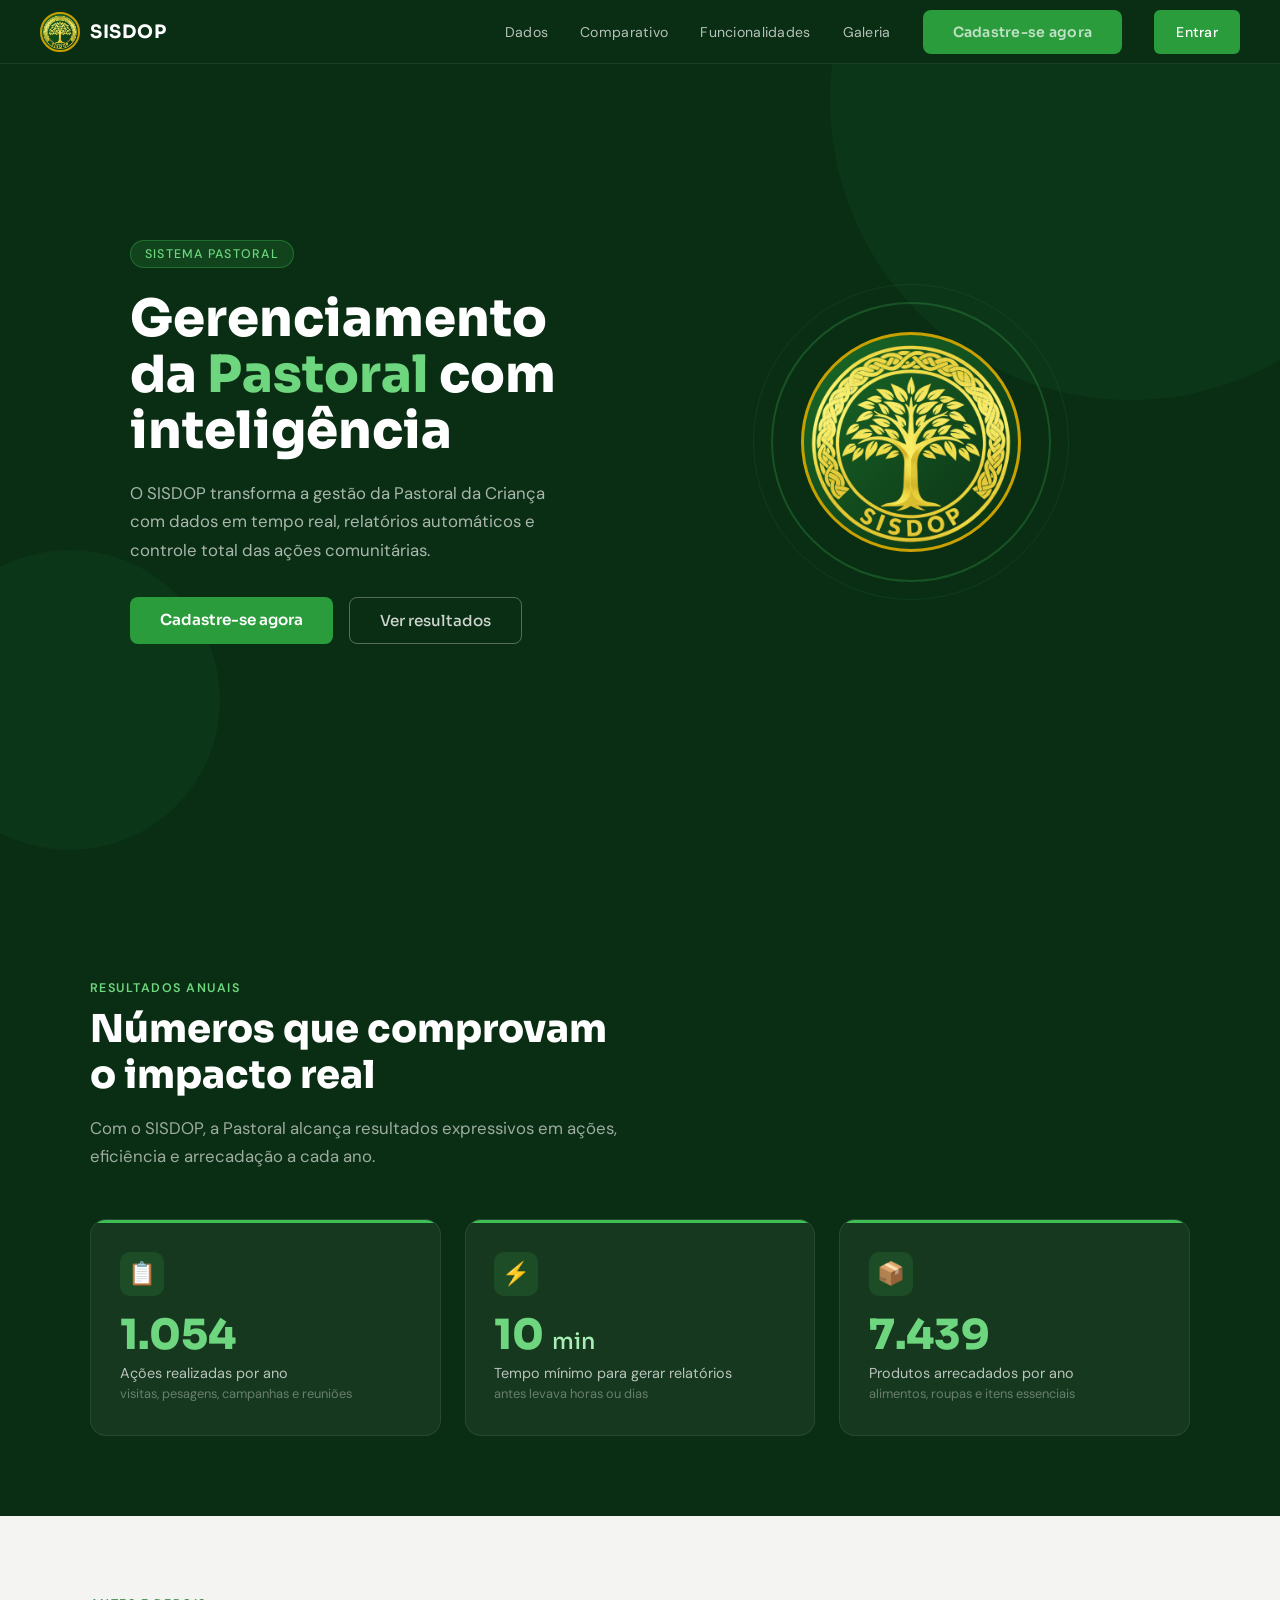
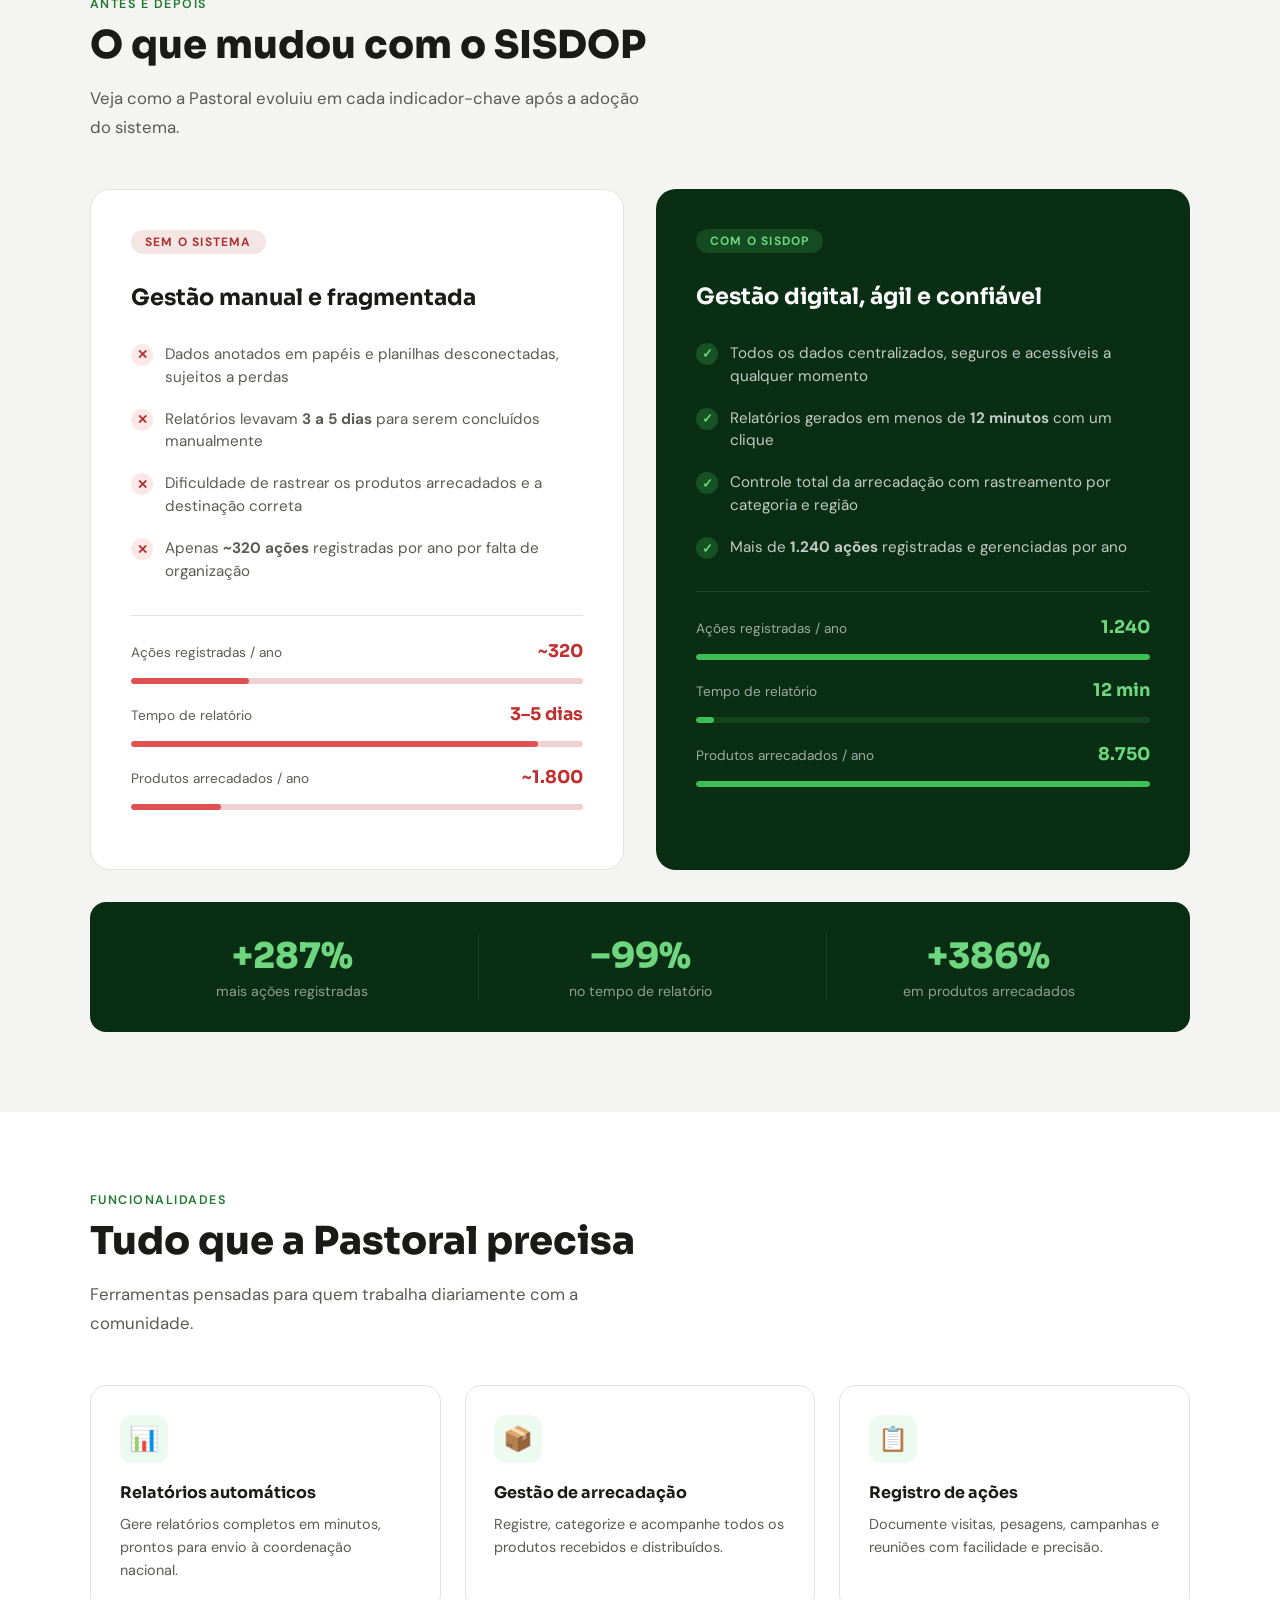
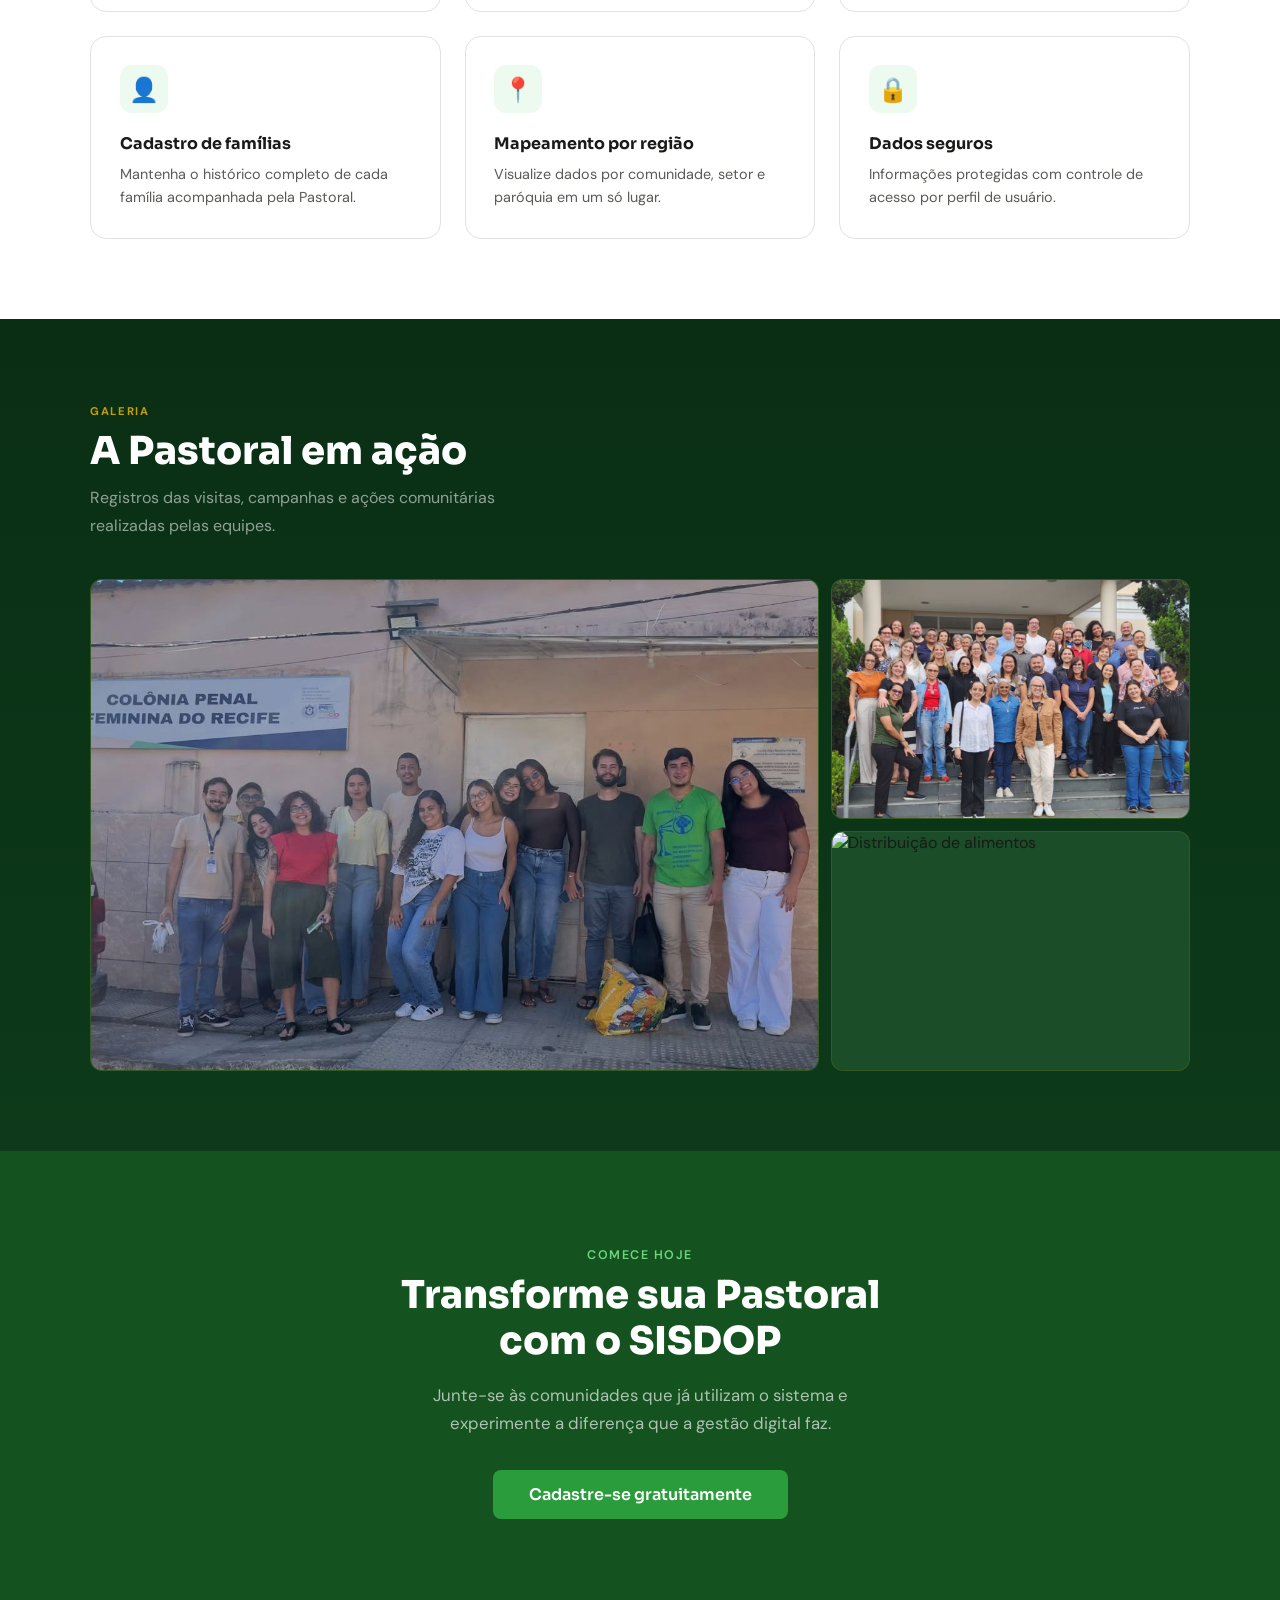
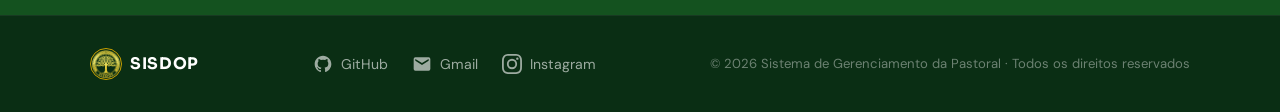
==== index.html @ fe97a566 "atualizando landing page" ====
<!DOCTYPE html>
<html lang="pt-BR">
<head>
  <meta charset="UTF-8">
  <meta name="viewport" content="width=device-width, initial-scale=1.0">
  <title>SISDOP — Sistema de Gerenciamento da Pastoral</title>
  <link href="https://fonts.googleapis.com/css2?family=Sora:wght@300;400;600;700;800&family=DM+Sans:ital,wght@0,300;0,400;0,500;1,400&display=swap" rel="stylesheet">
  <link rel="icon" href="../SISDOP-COMPLETO/public/assets/Logo Dourada.png">
  <link rel="stylesheet" href="./landing-page/style.css">
</head>
<body>

  <!-- ─── NAV ─── -->
  <nav>
    <div class="nav-brand">
      <div style="
        width:40px;
        height:40px;
        border-radius:50%;
        background:linear-gradient(135deg,#1a6b28,#0a2e14);
        border:2px solid #c8a000;
        overflow:hidden;
        flex-shrink:0;
      ">
        <img
          src="../SISDOP-COMPLETO/public/assets/Logo Dourada.png"
          alt="Logo SISDOP"
          style="width:100%;height:100%;object-fit:cover;display:block;border-radius:50%;"
        >
      </div>
      <span>SISDOP</span>
    </div>
    <div class="nav-links">
      <a href="#dados">Dados</a>
      <a href="#comparativo">Comparativo</a>
      <a href="#funcionalidades">Funcionalidades</a>
      <a href="#galeria">Galeria</a>
      <a href="../SISDOP-COMPLETO/Sections/seleção.html" class="btn-primary">Cadastre-se agora</a>
      <a href="../SISDOP-COMPLETO/index.html" id="btn-entrar" class="btn-nav">Entrar</a>
    </div>
  </nav>

  <!-- ─── HERO ─── -->
  <section class="hero">
    <div class="hero-bg-circle c1"></div>
    <div class="hero-bg-circle c2"></div>
    <div class="hero-inner">
      <div>
        <div class="hero-tag">Sistema Pastoral</div>
        <h1>Gerenciamento da <em>Pastoral</em> com inteligência</h1>
        <p>O SISDOP transforma a gestão da Pastoral da Criança com dados em tempo real, relatórios automáticos e controle total das ações comunitárias.</p>
        <div class="hero-cta">
          <a href="../SISDOP-COMPLETO/Sections/seleção.html" class="btn-primary">Cadastre-se agora</a>
          <a href="#dados" class="btn-outline">Ver resultados</a>
        </div>
      </div>

      <div class="hero-logo-wrap">
        <div class="hero-logo-ring">
          <div class="hero-logo-placeholder">
            <img src="../SISDOP-COMPLETO/public/assets/Logo Dourada.png" alt="Logo SISDOP">
          </div>
        </div>
      </div>
    </div>
  </section>

  <!-- ─── STATS ─── -->
  <section class="stats-section" id="dados">
    <div class="section-inner">
      <div class="section-label">Resultados anuais</div>
      <h2 class="section-title">Números que comprovam <br>o impacto real</h2>
      <p class="section-sub">Com o SISDOP, a Pastoral alcança resultados expressivos em ações, eficiência e arrecadação a cada ano.</p>
      <div class="stats-grid">

        <div class="stat-card fade-in">
          <div class="stat-icon">📋</div>
          <div class="stat-value">
            <span class="count-up" data-target="1240">0</span>
          </div>
          <div class="stat-label">
            Ações realizadas por ano<br>
            <span class="stat-sub">visitas, pesagens, campanhas e reuniões</span>
          </div>
        </div>

        <div class="stat-card fade-in">
          <div class="stat-icon">⚡</div>
          <div class="stat-value">
            <span class="count-up" data-target="12">0</span>
            <span style="font-size:1.4rem;font-weight:500;color:var(--green-200);">min</span>
          </div>
          <div class="stat-label">
            Tempo mínimo para gerar relatórios<br>
            <span class="stat-sub">antes levava horas ou dias</span>
          </div>
        </div>

        <div class="stat-card fade-in">
          <div class="stat-icon">📦</div>
          <div class="stat-value">
            <span class="count-up" data-target="8750">0</span>
          </div>
          <div class="stat-label">
            Produtos arrecadados por ano<br>
            <span class="stat-sub">alimentos, roupas e itens essenciais</span>
          </div>
        </div>

      </div>
    </div>
  </section>

  <!-- ─── BEFORE / AFTER ─── -->
  <section class="comparison-section" id="comparativo">
    <div class="section-inner">
      <div class="section-label">Antes e depois</div>
      <h2 class="section-title">O que mudou com o SISDOP</h2>
      <p class="section-sub">Veja como a Pastoral evoluiu em cada indicador-chave após a adoção do sistema.</p>

      <div class="comparison-grid">

        <div class="comparison-card before fade-in">
          <div class="comp-badge">Sem o sistema</div>
          <div class="comp-title">Gestão manual e fragmentada</div>

          <div class="comp-item">
            <div class="comp-dot">✕</div>
            <div class="comp-text">Dados anotados em papéis e planilhas desconectadas, sujeitos a perdas</div>
          </div>
          <div class="comp-item">
            <div class="comp-dot">✕</div>
            <div class="comp-text">Relatórios levavam <strong>3 a 5 dias</strong> para serem concluídos manualmente</div>
          </div>
          <div class="comp-item">
            <div class="comp-dot">✕</div>
            <div class="comp-text">Dificuldade de rastrear os produtos arrecadados e a destinação correta</div>
          </div>
          <div class="comp-item">
            <div class="comp-dot">✕</div>
            <div class="comp-text">Apenas <strong>~320 ações</strong> registradas por ano por falta de organização</div>
          </div>

          <div class="comp-metric">
            <div class="metric-row">
              <span class="metric-name">Ações registradas / ano</span>
              <span class="metric-val">~320</span>
            </div>
            <div class="metric-bar-wrap"><div class="metric-bar" style="width:26%"></div></div>

            <div class="metric-row">
              <span class="metric-name">Tempo de relatório</span>
              <span class="metric-val">3–5 dias</span>
            </div>
            <div class="metric-bar-wrap"><div class="metric-bar" style="width:90%"></div></div>

            <div class="metric-row">
              <span class="metric-name">Produtos arrecadados / ano</span>
              <span class="metric-val">~1.800</span>
            </div>
            <div class="metric-bar-wrap"><div class="metric-bar" style="width:20%"></div></div>
          </div>
        </div>

        <div class="comparison-card after fade-in">
          <div class="comp-badge">Com o SISDOP</div>
          <div class="comp-title">Gestão digital, ágil e confiável</div>

          <div class="comp-item">
            <div class="comp-dot">✓</div>
            <div class="comp-text">Todos os dados centralizados, seguros e acessíveis a qualquer momento</div>
          </div>
          <div class="comp-item">
            <div class="comp-dot">✓</div>
            <div class="comp-text">Relatórios gerados em menos de <strong>12 minutos</strong> com um clique</div>
          </div>
          <div class="comp-item">
            <div class="comp-dot">✓</div>
            <div class="comp-text">Controle total da arrecadação com rastreamento por categoria e região</div>
          </div>
          <div class="comp-item">
            <div class="comp-dot">✓</div>
            <div class="comp-text">Mais de <strong>1.240 ações</strong> registradas e gerenciadas por ano</div>
          </div>

          <div class="comp-metric">
            <div class="metric-row">
              <span class="metric-name">Ações registradas / ano</span>
              <span class="metric-val">1.240</span>
            </div>
            <div class="metric-bar-wrap"><div class="metric-bar" style="width:100%"></div></div>

            <div class="metric-row">
              <span class="metric-name">Tempo de relatório</span>
              <span class="metric-val">12 min</span>
            </div>
            <div class="metric-bar-wrap"><div class="metric-bar" style="width:4%"></div></div>

            <div class="metric-row">
              <span class="metric-name">Produtos arrecadados / ano</span>
              <span class="metric-val">8.750</span>
            </div>
            <div class="metric-bar-wrap"><div class="metric-bar" style="width:100%"></div></div>
          </div>
        </div>

      </div>

      <div class="summary-banner">
        <div class="summary-item">
          <div class="summary-pct">+287%</div>
          <div class="summary-desc">mais ações registradas</div>
        </div>
        <div class="summary-item">
          <div class="summary-pct">−99%</div>
          <div class="summary-desc">no tempo de relatório</div>
        </div>
        <div class="summary-item">
          <div class="summary-pct">+386%</div>
          <div class="summary-desc">em produtos arrecadados</div>
        </div>
      </div>

    </div>
  </section>

  <!-- ─── FUNCIONALIDADES ─── -->
  <section id="funcionalidades">
    <div class="section-inner">
      <div class="section-label">Funcionalidades</div>
      <h2 class="section-title">Tudo que a Pastoral precisa</h2>
      <p class="section-sub">Ferramentas pensadas para quem trabalha diariamente com a comunidade.</p>
      <div class="features-grid">

        <div class="feature-card fade-in">
          <div class="feature-icon">📊</div>
          <div class="feature-title">Relatórios automáticos</div>
          <div class="feature-desc">Gere relatórios completos em minutos, prontos para envio à coordenação nacional.</div>
        </div>

        <div class="feature-card fade-in">
          <div class="feature-icon">📦</div>
          <div class="feature-title">Gestão de arrecadação</div>
          <div class="feature-desc">Registre, categorize e acompanhe todos os produtos recebidos e distribuídos.</div>
        </div>

        <div class="feature-card fade-in">
          <div class="feature-icon">📋</div>
          <div class="feature-title">Registro de ações</div>
          <div class="feature-desc">Documente visitas, pesagens, campanhas e reuniões com facilidade e precisão.</div>
        </div>

        <div class="feature-card fade-in">
          <div class="feature-icon">👤</div>
          <div class="feature-title">Cadastro de famílias</div>
          <div class="feature-desc">Mantenha o histórico completo de cada família acompanhada pela Pastoral.</div>
        </div>

        <div class="feature-card fade-in">
          <div class="feature-icon">📍</div>
          <div class="feature-title">Mapeamento por região</div>
          <div class="feature-desc">Visualize dados por comunidade, setor e paróquia em um só lugar.</div>
        </div>

        <div class="feature-card fade-in">
          <div class="feature-icon">🔒</div>
          <div class="feature-title">Dados seguros</div>
          <div class="feature-desc">Informações protegidas com controle de acesso por perfil de usuário.</div>
        </div>

      </div>
    </div>
  </section>

  <!-- ─── GALERIA ─── -->
  <section id="galeria">
    <div class="section-inner">
      <div class="section-label">Galeria</div>
      <h2 class="section-title">A Pastoral em ação</h2>
      <p class="section-sub">Registros das visitas, campanhas e ações comunitárias realizadas pelas equipes.</p>

      <div class="gallery-grid">

        <div class="gallery-item featured">
          <img src="../SISDOP-COMPLETO/public/assets/WhatsApp Image 2026-05-26 at 16.03.43.jpeg" alt="Campanha de pesagem" loading="lazy">
          <div class="gallery-zoom">⤢</div>
          <div class="gallery-caption">Arte no Presídio — comunidade Unifafire, 2026</div>
        </div>

        <div class="gallery-item">
          <img src="../SISDOP-COMPLETO/public/assets/image.png" alt="Reunião de líderes" loading="lazy">
          <div class="gallery-zoom">⤢</div>
          <div class="gallery-caption">Encontro de Formadores da Província</div>
        </div>

        <div class="gallery-item">
          <img src="" alt="Distribuição de alimentos" loading="lazy">
          <div class="gallery-zoom">⤢</div>
          <div class="gallery-caption">Distribuição de alimentos</div>
        </div>

      </div>
    </div>
  </section>

  <!-- ─── CTA ─── -->
  <section class="cta-section" id="cadastro">
    <div class="section-inner">
      <span class="section-label">Comece hoje</span>
      <h2 class="section-title">Transforme sua Pastoral<br>com o SISDOP</h2>
      <p>Junte-se às comunidades que já utilizam o sistema e experimente a diferença que a gestão digital faz.</p>
      <a href="#" class="btn-primary btn-cta">Cadastre-se gratuitamente</a>
    </div>
  </section>

  <!-- ─── FOOTER ─── -->
  <footer>
    <div class="footer-inner">
      <div class="footer-brand">
        <img src="../SISDOP-COMPLETO/public/assets/Logo Dourada.png" alt="Logo SISDOP">
        SISDOP
      </div>

      <div class="footer-contact">
        <a href="" target="_blank" class="footer-link" aria-label="GitHub">
          <span class="footer-icon">
            <svg xmlns="http://www.w3.org/2000/svg" width="20" height="20" viewBox="0 0 24 24" fill="currentColor">
              <path d="M12 2C6.477 2 2 6.477 2 12c0 4.418 2.865 8.166 6.839 9.489.5.092.682-.217.682-.482 0-.237-.009-.868-.013-1.703-2.782.604-3.369-1.34-3.369-1.34-.454-1.156-1.11-1.463-1.11-1.463-.908-.62.069-.608.069-.608 1.003.07 1.531 1.03 1.531 1.03.892 1.529 2.341 1.087 2.91.832.092-.647.35-1.088.636-1.338-2.22-.253-4.555-1.11-4.555-4.943 0-1.091.39-1.984 1.029-2.683-.103-.253-.446-1.27.098-2.647 0 0 .84-.269 2.75 1.025A9.578 9.578 0 0 1 12 6.836a9.59 9.59 0 0 1 2.504.337c1.909-1.294 2.747-1.025 2.747-1.025.546 1.377.203 2.394.1 2.647.64.699 1.028 1.592 1.028 2.683 0 3.842-2.339 4.687-4.566 4.935.359.309.678.919.678 1.852 0 1.336-.012 2.415-.012 2.741 0 .267.18.579.688.481C19.138 20.163 22 16.418 22 12c0-5.523-4.477-10-10-10z"/>
            </svg>
          </span>
          GitHub
        </a>

        <a href="" class="footer-link" aria-label="Gmail">
          <span class="footer-icon">
            <svg xmlns="http://www.w3.org/2000/svg" width="20" height="20" viewBox="0 0 24 24" fill="currentColor">
              <path d="M20 4H4a2 2 0 0 0-2 2v12a2 2 0 0 0 2 2h16a2 2 0 0 0 2-2V6a2 2 0 0 0-2-2zm0 4.236-8 4.882-8-4.882V6l8 4.882L20 6v2.236z"/>
            </svg>
          </span>
          Gmail
        </a>

        <a href="https://www.instagram.com/pastoralunifafire?igsh=MXdwbXlwcW8yaGRn" target="_blank" class="footer-link" aria-label="Instagram">
          <span class="footer-icon">
            <svg xmlns="http://www.w3.org/2000/svg" width="20" height="20" viewBox="0 0 24 24" fill="currentColor">
              <path d="M12 2.163c3.204 0 3.584.012 4.85.07 1.366.062 2.633.336 3.608 1.311.975.975 1.249 2.242 1.311 3.608.058 1.266.07 1.646.07 4.85s-.012 3.584-.07 4.85c-.062 1.366-.336 2.633-1.311 3.608-.975.975-2.242 1.249-3.608 1.311-1.266.058-1.646.07-4.85.07s-3.584-.012-4.85-.07c-1.366-.062-2.633-.336-3.608-1.311-.975-.975-1.249-2.242-1.311-3.608C2.175 15.584 2.163 15.204 2.163 12s.012-3.584.07-4.85c.062-1.366.336-2.633 1.311-3.608.975-.975 2.242-1.249 3.608-1.311C8.416 2.175 8.796 2.163 12 2.163zm0-2.163C8.741 0 8.332.014 7.052.072 5.197.157 3.355.673 2.014 2.014.673 3.355.157 5.197.072 7.052.014 8.332 0 8.741 0 12c0 3.259.014 3.668.072 4.948.085 1.855.601 3.697 1.942 5.038 1.341 1.341 3.183 1.857 5.038 1.942C8.332 23.986 8.741 24 12 24c3.259 0 3.668-.014 4.948-.072 1.855-.085 3.697-.601 5.038-1.942 1.341-1.341 1.857-3.183 1.942-5.038.058-1.28.072-1.689.072-4.948 0-3.259-.014-3.668-.072-4.948-.085-1.855-.601-3.697-1.942-5.038C20.645.673 18.803.157 16.948.072 15.668.014 15.259 0 12 0zm0 5.838a6.162 6.162 0 1 0 0 12.324 6.162 6.162 0 0 0 0-12.324zm0 10.162a4 4 0 1 1 0-8 4 4 0 0 1 0 8zm6.406-11.845a1.44 1.44 0 1 0 0 2.881 1.44 1.44 0 0 0 0-2.881z"/>
            </svg>
          </span>
          Instagram
        </a>
      </div>

      <div class="footer-copy">© 2026 Sistema de Gerenciamento da Pastoral · Todos os direitos reservados</div>
    </div>
  </footer>

  <script src="./landing-page/main.js"></script>
</body>
</html>
---- landing-page/style.css ----
*, *::before, *::after {
  box-sizing: border-box;
  margin: 0;
  padding: 0;
}

:root {
  --green-900: #0a2e14;
  --green-800: #14521f;
  --green-700: #1a6b28;
  --green-600: #207a2e;
  --green-500: #2a9c3c;
  --green-400: #3dbf55;
  --green-300: #6dd67e;
  --green-200: #a8edb4;
  --green-100: #d4f5da;
  --green-50:  #edfaf0;
  --gold: #c8a000;
  --gold-light: #f0c820;
  --white: #ffffff;
  --gray-100: #f4f4f2;
  --gray-200: #e2e2de;
  --gray-400: #9a9a95;
  --gray-600: #5a5a56;
  --gray-900: #1a1a18;
}

html {
  scroll-behavior: smooth;
}

body {
  font-family: 'DM Sans', sans-serif;
  background: var(--white);
  color: var(--gray-900);
  overflow-x: hidden;
}

/* ─── NAV ─── */
nav {
  position: fixed;
  top: 0; left: 0; right: 0;
  z-index: 100;
  display: flex;
  align-items: center;
  justify-content: space-between;
  padding: 0 2.5rem;
  height: 64px;
  background: var(--green-900);
  border-bottom: 1px solid rgba(255, 255, 255, 0.08);
}

.nav-brand {
  display: flex;
  align-items: center;
  gap: 10px;
}

.nav-brand img {
  height: 40px;
  border-radius: 50%;
}

.nav-brand span {
  font-family: 'Sora', sans-serif;
  font-weight: 700;
  font-size: 1.15rem;
  color: var(--white);
  letter-spacing: 0.04em;
}

.nav-links {
  display: flex;
  align-items: center;
  gap: 2rem;
}

.nav-links a {
  font-size: 0.88rem;
  color: rgba(255, 255, 255, 0.7);
  text-decoration: none;
  letter-spacing: 0.02em;
  transition: color 0.2s;
}

.nav-links a:hover {
  color: var(--green-300);
}

/* ─── BOTÃO ENTRAR (nav) ─── */
#btn-entrar {
  background: var(--green-500);
  color: var(--white) !important;
  padding: 13px 22px;
  border-radius: 6px;
  font-weight: 500;
  transition: background 0.2s !important;
}

#btn-entrar:hover {
  background: var(--green-400) !important;
  color: var(--white) !important;
}

/* ─── HERO ─── */
.hero {
  min-height: 100vh;
  background: var(--green-900);
  position: relative;
  display: flex;
  align-items: center;
  overflow: hidden;
  padding-top: 64px;
}

.hero-bg-circle {
  position: absolute;
  border-radius: 50%;
  opacity: 0.06;
  background: var(--green-400);
}

.hero-bg-circle.c1 {
  width: 600px;
  height: 600px;
  top: -200px;
  right: -150px;
}

.hero-bg-circle.c2 {
  width: 300px;
  height: 300px;
  bottom: 50px;
  left: -80px;
}

.hero-inner {
  max-width: 1100px;
  margin: 0 auto;
  padding: 5rem 2.5rem;
  display: grid;
  grid-template-columns: 1fr 1fr;
  gap: 4rem;
  align-items: center;
  position: relative;
  z-index: 1;
}

.hero-tag {
  display: inline-block;
  background: rgba(61, 191, 85, 0.15);
  border: 1px solid rgba(61, 191, 85, 0.35);
  color: var(--green-300);
  font-size: 0.78rem;
  font-weight: 500;
  letter-spacing: 0.1em;
  text-transform: uppercase;
  padding: 5px 14px;
  border-radius: 100px;
  margin-bottom: 1.4rem;
}

.hero h1 {
  font-family: 'Sora', sans-serif;
  font-size: clamp(2.2rem, 4vw, 3.4rem);
  font-weight: 800;
  line-height: 1.1;
  color: var(--white);
  margin-bottom: 1.2rem;
}

.hero h1 em {
  font-style: normal;
  color: var(--green-300);
}

.hero p {
  font-size: 1.05rem;
  line-height: 1.7;
  color: rgba(255, 255, 255, 0.65);
  margin-bottom: 2rem;
  max-width: 440px;
}

.hero-cta {
  display: flex;
  gap: 1rem;
  flex-wrap: wrap;
}

.btn-primary {
  display: inline-block;
  background: var(--green-500);
  color: var(--white);
  font-family: 'Sora', sans-serif;
  font-weight: 600;
  font-size: 0.95rem;
  padding: 13px 30px;
  border-radius: 8px;
  text-decoration: none;
  transition: background 0.2s, transform 0.15s;
}

.btn-primary:hover {
  background: var(--green-400);
  transform: translateY(-1px);
}

.btn-outline {
  display: inline-block;
  background: transparent;
  border: 1px solid rgba(255, 255, 255, 0.3);
  color: rgba(255, 255, 255, 0.8);
  font-family: 'Sora', sans-serif;
  font-weight: 500;
  font-size: 0.95rem;
  padding: 13px 30px;
  border-radius: 8px;
  text-decoration: none;
  transition: border-color 0.2s, color 0.2s;
}

.btn-outline:hover {
  border-color: var(--green-300);
  color: var(--green-300);
}

.hero-logo-wrap {
  display: flex;
  justify-content: center;
  align-items: center;
}

.hero-logo-ring {
  width: 280px;
  height: 280px;
  border-radius: 50%;
  border: 2px solid rgba(61, 191, 85, 0.25);
  display: flex;
  align-items: center;
  justify-content: center;
  position: relative;
  animation: pulse-ring 4s ease-in-out infinite;
}

.hero-logo-ring::before {
  content: '';
  position: absolute;
  inset: -20px;
  border-radius: 50%;
  border: 1px solid rgba(61, 191, 85, 0.1);
}

@keyframes pulse-ring {
  0%, 100% { box-shadow: 0 0 0 0 rgba(61, 191, 85, 0.15); }
  50%       { box-shadow: 0 0 0 20px rgba(61, 191, 85, 0); }
}

.hero-logo-placeholder {
  width: 220px;
  height: 220px;
  border-radius: 50%;
  background: linear-gradient(135deg, var(--green-700), var(--green-900));
  border: 3px solid var(--gold);
  overflow: hidden;
  display: flex;
  align-items: center;
  justify-content: center;
  padding: 0;
  flex-shrink: 0;
}

.hero-logo-placeholder img {
  width: 100%;
  height: 100%;
  object-fit: cover;
  object-position: center;
  border-radius: 50%;
  display: block;
}

/* ─── SECTION WRAPPER ─── */
section {
  padding: 5rem 2.5rem;
}

.section-inner {
  max-width: 1100px;
  margin: 0 auto;
}

.section-label {
  font-size: 0.78rem;
  font-weight: 600;
  letter-spacing: 0.12em;
  text-transform: uppercase;
  color: var(--green-600);
  margin-bottom: 0.6rem;
}

.section-title {
  font-family: 'Sora', sans-serif;
  font-size: clamp(1.8rem, 3vw, 2.6rem);
  font-weight: 800;
  line-height: 1.2;
  color: var(--gray-900);
  margin-bottom: 1rem;
}

.section-sub {
  font-size: 1.05rem;
  color: var(--gray-600);
  line-height: 1.7;
  max-width: 560px;
  margin-bottom: 3rem;
}

/* ─── STATS ─── */
.stats-section {
  background: var(--green-900);
  color: var(--white);
}

.stats-section .section-label { color: var(--green-300); }
.stats-section .section-title { color: var(--white); }
.stats-section .section-sub   { color: rgba(255, 255, 255, 0.6); }

.stats-grid {
  display: grid;
  grid-template-columns: repeat(3, 1fr);
  gap: 1.5rem;
}

.stat-card {
  background: rgba(255, 255, 255, 0.05);
  border: 1px solid rgba(255, 255, 255, 0.08);
  border-radius: 16px;
  padding: 2rem 1.8rem;
  position: relative;
  overflow: hidden;
  transition: transform 0.2s;
}

.stat-card:hover {
  transform: translateY(-3px);
}

.stat-card::before {
  content: '';
  position: absolute;
  top: 0; left: 0; right: 0;
  height: 3px;
  background: var(--green-400);
}

.stat-icon {
  width: 44px;
  height: 44px;
  border-radius: 10px;
  background: rgba(61, 191, 85, 0.15);
  display: flex;
  align-items: center;
  justify-content: center;
  margin-bottom: 1.2rem;
  font-size: 1.4rem;
}

.stat-value {
  font-family: 'Sora', sans-serif;
  font-size: 2.6rem;
  font-weight: 800;
  color: var(--green-300);
  line-height: 1;
  margin-bottom: 0.4rem;
}

.stat-label {
  font-size: 0.9rem;
  color: rgba(255, 255, 255, 0.7);
  line-height: 1.4;
}

.stat-sub {
  font-size: 0.8rem;
  opacity: 0.5;
}

/* ─── BEFORE / AFTER ─── */
.comparison-section {
  background: var(--gray-100);
}

.comparison-grid {
  display: grid;
  grid-template-columns: 1fr 1fr;
  gap: 2rem;
  margin-top: 1rem;
}

.comparison-card {
  border-radius: 20px;
  padding: 2.5rem;
  position: relative;
  overflow: hidden;
}

.comparison-card.before {
  background: var(--white);
  border: 1px solid var(--gray-200);
}

.comparison-card.after {
  background: var(--green-900);
  color: var(--white);
}

.comp-badge {
  display: inline-block;
  font-size: 0.75rem;
  font-weight: 700;
  letter-spacing: 0.1em;
  text-transform: uppercase;
  padding: 4px 14px;
  border-radius: 100px;
  margin-bottom: 1.8rem;
}

.before .comp-badge {
  background: #f5e6e6;
  color: #b03030;
}

.after .comp-badge {
  background: rgba(61, 191, 85, 0.2);
  color: var(--green-300);
}

.comp-title {
  font-family: 'Sora', sans-serif;
  font-size: 1.4rem;
  font-weight: 700;
  margin-bottom: 2rem;
}

.before .comp-title { color: var(--gray-900); }
.after  .comp-title { color: var(--white); }

.comp-item {
  display: flex;
  align-items: flex-start;
  gap: 12px;
  margin-bottom: 1.2rem;
}

.comp-dot {
  width: 22px;
  height: 22px;
  border-radius: 50%;
  display: flex;
  align-items: center;
  justify-content: center;
  flex-shrink: 0;
  margin-top: 1px;
  font-size: 0.8rem;
  font-weight: 700;
}

.before .comp-dot {
  background: #fde8e8;
  color: #b03030;
}

.after .comp-dot {
  background: rgba(61, 191, 85, 0.25);
  color: var(--green-300);
}

.comp-text {
  font-size: 0.95rem;
  line-height: 1.5;
}

.before .comp-text { color: var(--gray-600); }
.after  .comp-text { color: rgba(255, 255, 255, 0.75); }

.comp-metric {
  margin-top: 2rem;
  padding-top: 1.5rem;
  border-top: 1px solid;
}

.before .comp-metric { border-color: var(--gray-200); }
.after  .comp-metric { border-color: rgba(255, 255, 255, 0.1); }

.metric-row {
  display: flex;
  justify-content: space-between;
  align-items: baseline;
  margin-bottom: 1rem;
}

.metric-name {
  font-size: 0.85rem;
}

.before .metric-name { color: var(--gray-600); }
.after  .metric-name { color: rgba(255, 255, 255, 0.6); }

.metric-val {
  font-family: 'Sora', sans-serif;
  font-weight: 700;
  font-size: 1.1rem;
}

.before .metric-val { color: #c03030; }
.after  .metric-val { color: var(--green-300); }

.metric-bar-wrap {
  height: 6px;
  border-radius: 3px;
  margin-bottom: 1.2rem;
  overflow: hidden;
}

.before .metric-bar-wrap { background: #f0d0d0; }
.after  .metric-bar-wrap { background: rgba(61, 191, 85, 0.15); }

.metric-bar {
  height: 100%;
  border-radius: 3px;
}

.before .metric-bar { background: #e05050; }
.after  .metric-bar { background: var(--green-400); }

/* ─── SUMMARY BANNER ─── */
.summary-banner {
  margin-top: 2rem;
  background: var(--green-900);
  border-radius: 16px;
  padding: 2rem 2.5rem;
  display: grid;
  grid-template-columns: repeat(3, 1fr);
  gap: 1.5rem;
  text-align: center;
}

.summary-item + .summary-item {
  border-left: 1px solid rgba(255, 255, 255, 0.1);
}

.summary-pct {
  font-family: 'Sora', sans-serif;
  font-size: 2.2rem;
  font-weight: 800;
  color: var(--green-300);
}

.summary-desc {
  font-size: 0.88rem;
  color: rgba(255, 255, 255, 0.55);
  margin-top: 4px;
}

/* ─── FEATURES ─── */
.features-grid {
  display: grid;
  grid-template-columns: repeat(3, 1fr);
  gap: 1.5rem;
  margin-top: 1rem;
}

.feature-card {
  background: var(--white);
  border: 1px solid var(--gray-200);
  border-radius: 16px;
  padding: 1.8rem;
  transition: box-shadow 0.2s, transform 0.2s;
}

.feature-card:hover {
  box-shadow: 0 8px 30px rgba(0, 0, 0, 0.06);
  transform: translateY(-2px);
}

.feature-icon {
  width: 48px;
  height: 48px;
  border-radius: 12px;
  background: var(--green-50);
  display: flex;
  align-items: center;
  justify-content: center;
  font-size: 1.5rem;
  margin-bottom: 1.2rem;
}

.feature-title {
  font-family: 'Sora', sans-serif;
  font-weight: 700;
  font-size: 1rem;
  color: var(--gray-900);
  margin-bottom: 0.6rem;
}

.feature-desc {
  font-size: 0.9rem;
  color: var(--gray-600);
  line-height: 1.6;
}

/* ─── GALERIA ─── */
#galeria {
  padding: 5rem 1.5rem;
  background: linear-gradient(180deg, #0a2e14 0%, #0d3a1a 100%);
}

#galeria .section-inner {
  max-width: 1100px;
  margin: 0 auto;
}

#galeria .section-label {
  display: inline-block;
  font-size: 0.7rem;
  font-weight: 700;
  letter-spacing: 0.15em;
  text-transform: uppercase;
  color: #c8a000;
  margin-bottom: 0.75rem;
}

#galeria .section-title {
  font-size: clamp(1.8rem, 3vw, 2.6rem);
  font-weight: 800;
  color: #fff;
  margin: 0 0 0.75rem;
  line-height: 1.1;
}

#galeria .section-sub {
  font-size: 1rem;
  color: rgba(255,255,255,0.55);
  max-width: 480px;
  line-height: 1.7;
  margin-bottom: 0;
}

.gallery-grid {
  display: grid;
  grid-template-columns: repeat(3, 1fr);
  grid-template-rows: 240px 240px;
  gap: 0.75rem;
  margin-top: 2.5rem;
}

.gallery-item {
  border-radius: 12px;
  overflow: hidden;
  position: relative;
  background: #1a4d28;
  border: 1px solid rgba(200,160,0,0.15);
  cursor: pointer;
  transition: transform 0.3s ease, box-shadow 0.3s ease;
}

.gallery-item:hover {
  transform: translateY(-4px);
  box-shadow: 0 16px 40px rgba(0,0,0,0.4);
}

.gallery-item.featured {
  grid-column: span 2;
  grid-row: span 2;
}

.gallery-item img {
  width: 100%;
  height: 100%;
  object-fit: cover;
  display: block;
  transition: transform 0.5s ease;
}

.gallery-item:hover img {
  transform: scale(1.05);
}

.gallery-caption {
  position: absolute;
  bottom: 0;
  left: 0;
  right: 0;
  padding: 2rem 1.1rem 1rem;
  background: linear-gradient(
    to top,
    rgba(0,0,0,0.75) 0%,
    rgba(0,0,0,0.3) 60%,
    transparent 100%
  );
  color: #fff;
  font-size: 0.82rem;
  font-weight: 500;
  letter-spacing: 0.01em;
  opacity: 0;
  transform: translateY(6px);
  transition: opacity 0.3s ease, transform 0.3s ease;
}

.gallery-item.featured .gallery-caption {
  font-size: 1rem;
  padding: 3rem 1.4rem 1.3rem;
}

.gallery-item:hover .gallery-caption {
  opacity: 1;
  transform: translateY(0);
}

.gallery-item::after {
  content: '';
  position: absolute;
  inset: 0;
  border-radius: 12px;
  border: 2px solid rgba(200,160,0,0);
  transition: border-color 0.3s ease;
  pointer-events: none;
}

.gallery-item:hover::after {
  border-color: rgba(200,160,0,0.5);
}

.gallery-item .gallery-zoom {
  position: absolute;
  top: 1rem;
  right: 1rem;
  width: 32px;
  height: 32px;
  background: rgba(255,255,255,0.15);
  backdrop-filter: blur(6px);
  border-radius: 50%;
  display: flex;
  align-items: center;
  justify-content: center;
  opacity: 0;
  transition: opacity 0.3s ease;
  font-size: 0.9rem;
}

.gallery-item:hover .gallery-zoom {
  opacity: 1;
}

/* ─── CTA ─── */
.cta-section {
  background: var(--green-800);
  text-align: center;
  padding: 6rem 2.5rem;
}

.cta-section .section-label {
  color: var(--green-300);
  display: block;
  text-align: center;
}

.cta-section .section-title {
  color: var(--white);
  margin-bottom: 1rem;
  text-align: center;
}

.cta-section p {
  color: rgba(255, 255, 255, 0.65);
  text-align: center;
  max-width: 500px;
  margin: 0 auto 2rem;
  font-size: 1.05rem;
  line-height: 1.7;
}

.btn-cta {
  font-size: 1rem;
  padding: 14px 36px;
}

/* ─── FOOTER ─── */
footer {
  background: var(--green-900);
  padding: 2rem 2.5rem;
  border-top: 1px solid rgba(255, 255, 255, 0.06);
}

.footer-inner {
  max-width: 1100px;
  margin: 0 auto;
  display: flex;
  align-items: center;
  justify-content: space-between;
  flex-wrap: wrap;
  gap: 1rem;
}

.footer-brand {
  font-family: 'Sora', sans-serif;
  font-weight: 700;
  font-size: 1rem;
  color: var(--white);
  letter-spacing: 0.04em;
  display: flex;
  align-items: center;
  gap: 8px;
}

.footer-brand img {
  height: 32px;
  width: 32px;
  border-radius: 50%;
  object-fit: cover;
  border: 1px solid var(--gold);
}

.footer-contact {
  display: flex;
  gap: 1.5rem;
  align-items: center;
  flex-wrap: wrap;
  justify-content: center;
}

.footer-link {
  display: flex;
  align-items: center;
  gap: 8px;
  color: rgba(255, 255, 255, 0.6);
  text-decoration: none;
  font-size: 0.88rem;
  transition: color 0.2s;
}

.footer-link:hover {
  color: var(--green-300);
}

.footer-icon {
  display: flex;
  align-items: center;
  justify-content: center;
}

.footer-copy {
  font-size: 0.82rem;
  color: rgba(255, 255, 255, 0.4);
}

/* ─── SCROLL ANIMATION ─── */
.fade-in {
  opacity: 0;
  transform: translateY(20px);
  transition: opacity 0.6s ease, transform 0.6s ease;
}

.fade-in.visible {
  opacity: 1;
  transform: translateY(0);
}

.fade-in:nth-child(2) { transition-delay: 0.1s; }
.fade-in:nth-child(3) { transition-delay: 0.2s; }

/* ─── RESPONSIVE ─── */
@media (max-width: 768px) {
  nav { padding: 0 1.2rem; }
  .nav-links { display: none; }

  .hero-inner {
    grid-template-columns: 1fr;
    text-align: center;
  }

  .hero-logo-wrap { order: -1; }

  .hero-logo-ring {
    width: 200px;
    height: 200px;
  }

  .hero-logo-placeholder {
    width: 160px;
    height: 160px;
  }

  .hero-cta { justify-content: center; }
  .hero p   { margin: 0 auto 2rem; }

  .stats-grid      { grid-template-columns: 1fr; }
  .comparison-grid { grid-template-columns: 1fr; }
  .features-grid   { grid-template-columns: 1fr; }
  .summary-banner  { grid-template-columns: 1fr; }
  .summary-item + .summary-item { border-left: none; border-top: 1px solid rgba(255,255,255,0.1); padding-top: 1rem; }

  .gallery-grid {
    grid-template-columns: 1fr 1fr;
    grid-template-rows: 180px 180px 180px;
  }

  .gallery-item.featured {
    grid-column: span 2;
    grid-row: span 1;
  }

  .footer-inner {
    flex-direction: column;
    align-items: center;
    text-align: center;
  }

  .footer-contact {
    gap: 1.2rem;
  }

  section { padding: 3.5rem 1.2rem; }
}

@media (max-width: 480px) {
  .gallery-grid {
    grid-template-columns: 1fr;
    grid-template-rows: auto;
    gap: 0.5rem;
  }

  .gallery-item,
  .gallery-item.featured {
    grid-column: span 1;
    grid-row: span 1;
    height: 200px;
  }

  .gallery-caption {
    opacity: 1;
    transform: none;
  }

  .footer-contact {
    flex-direction: column;
    gap: 0.9rem;
  }
}
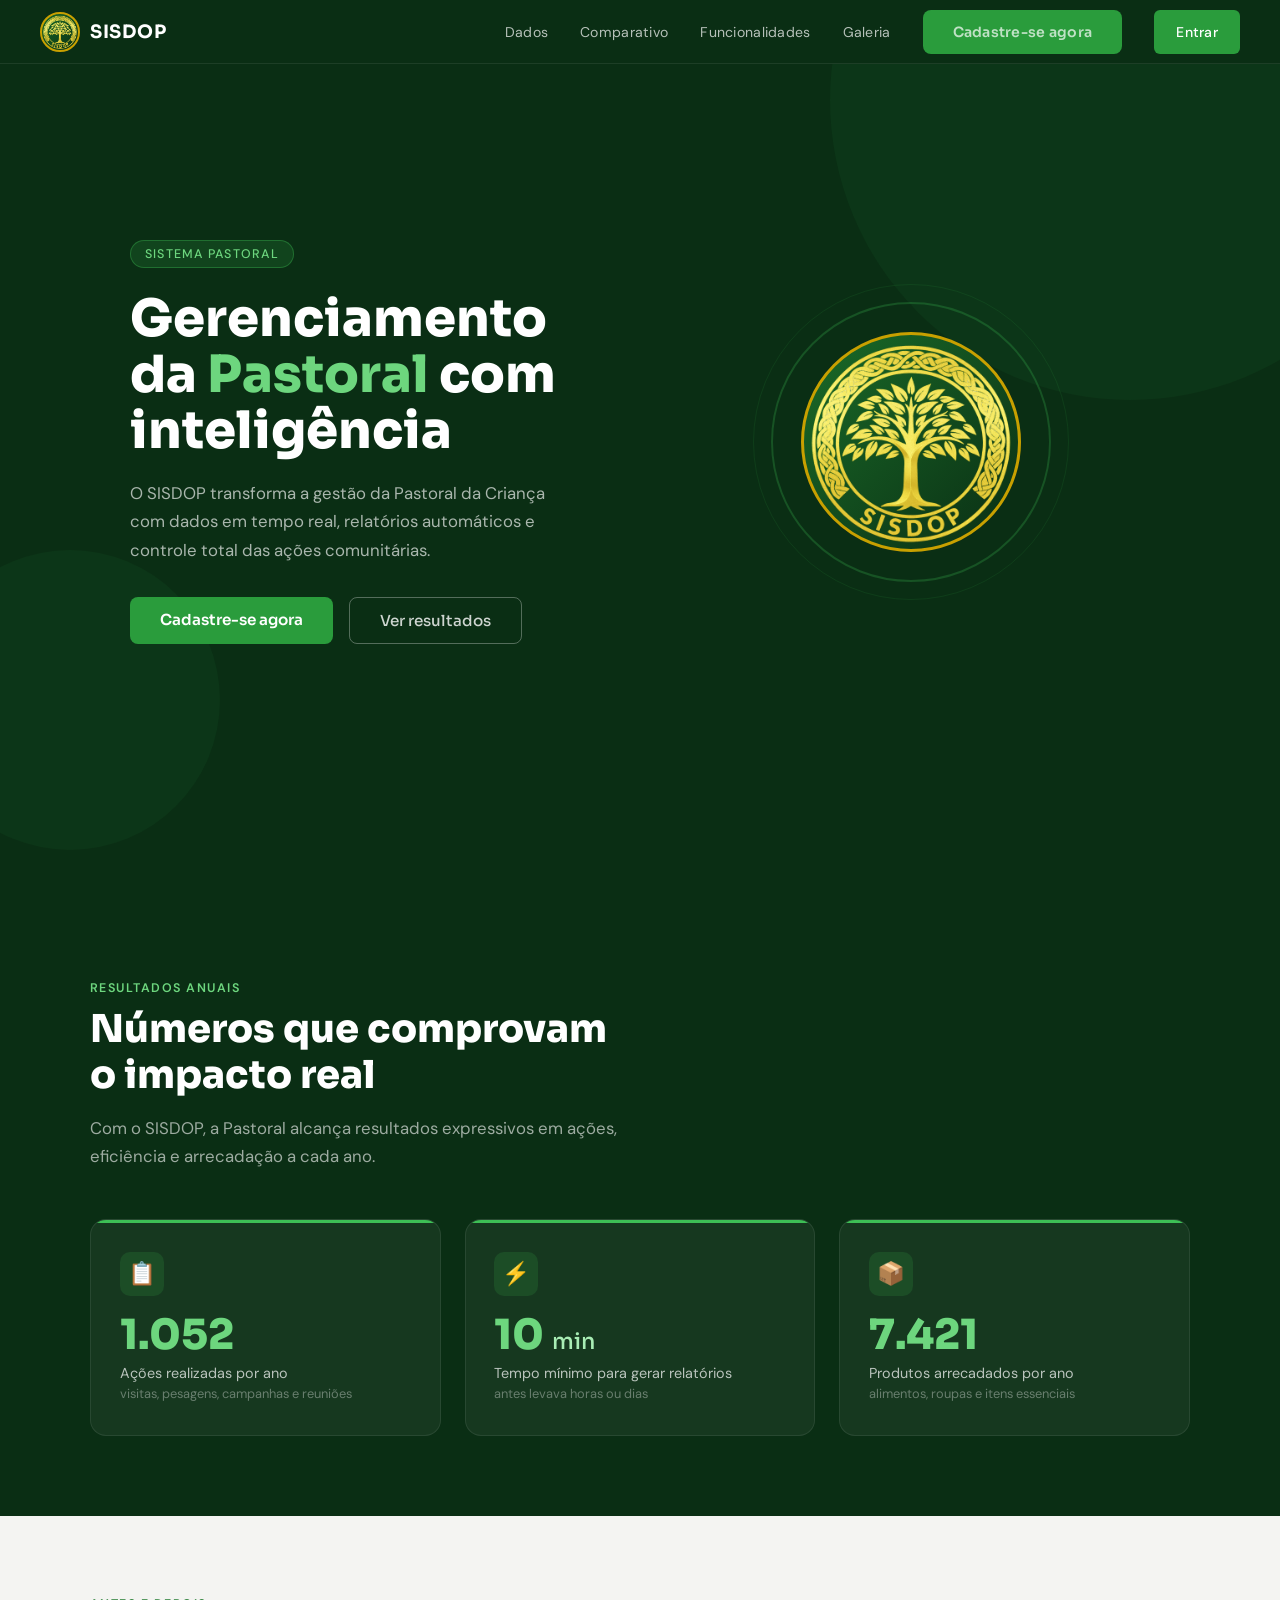
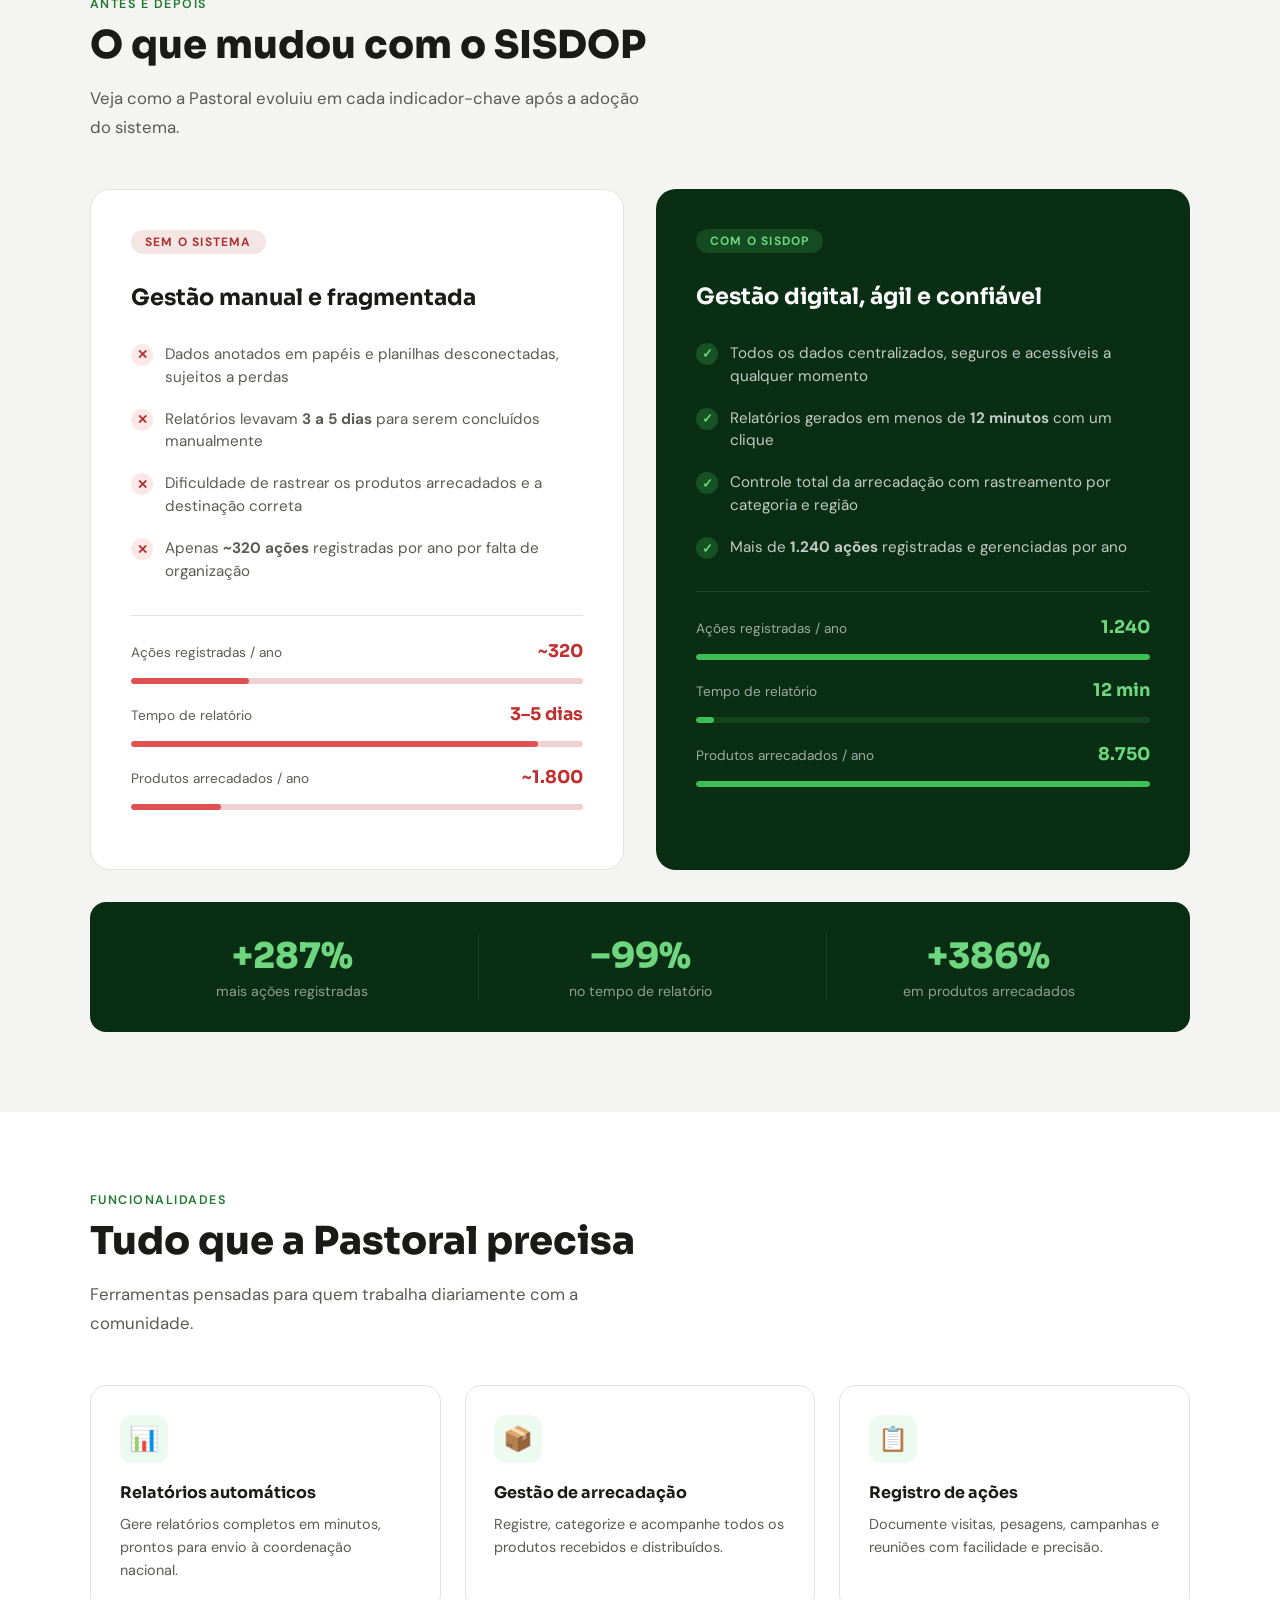
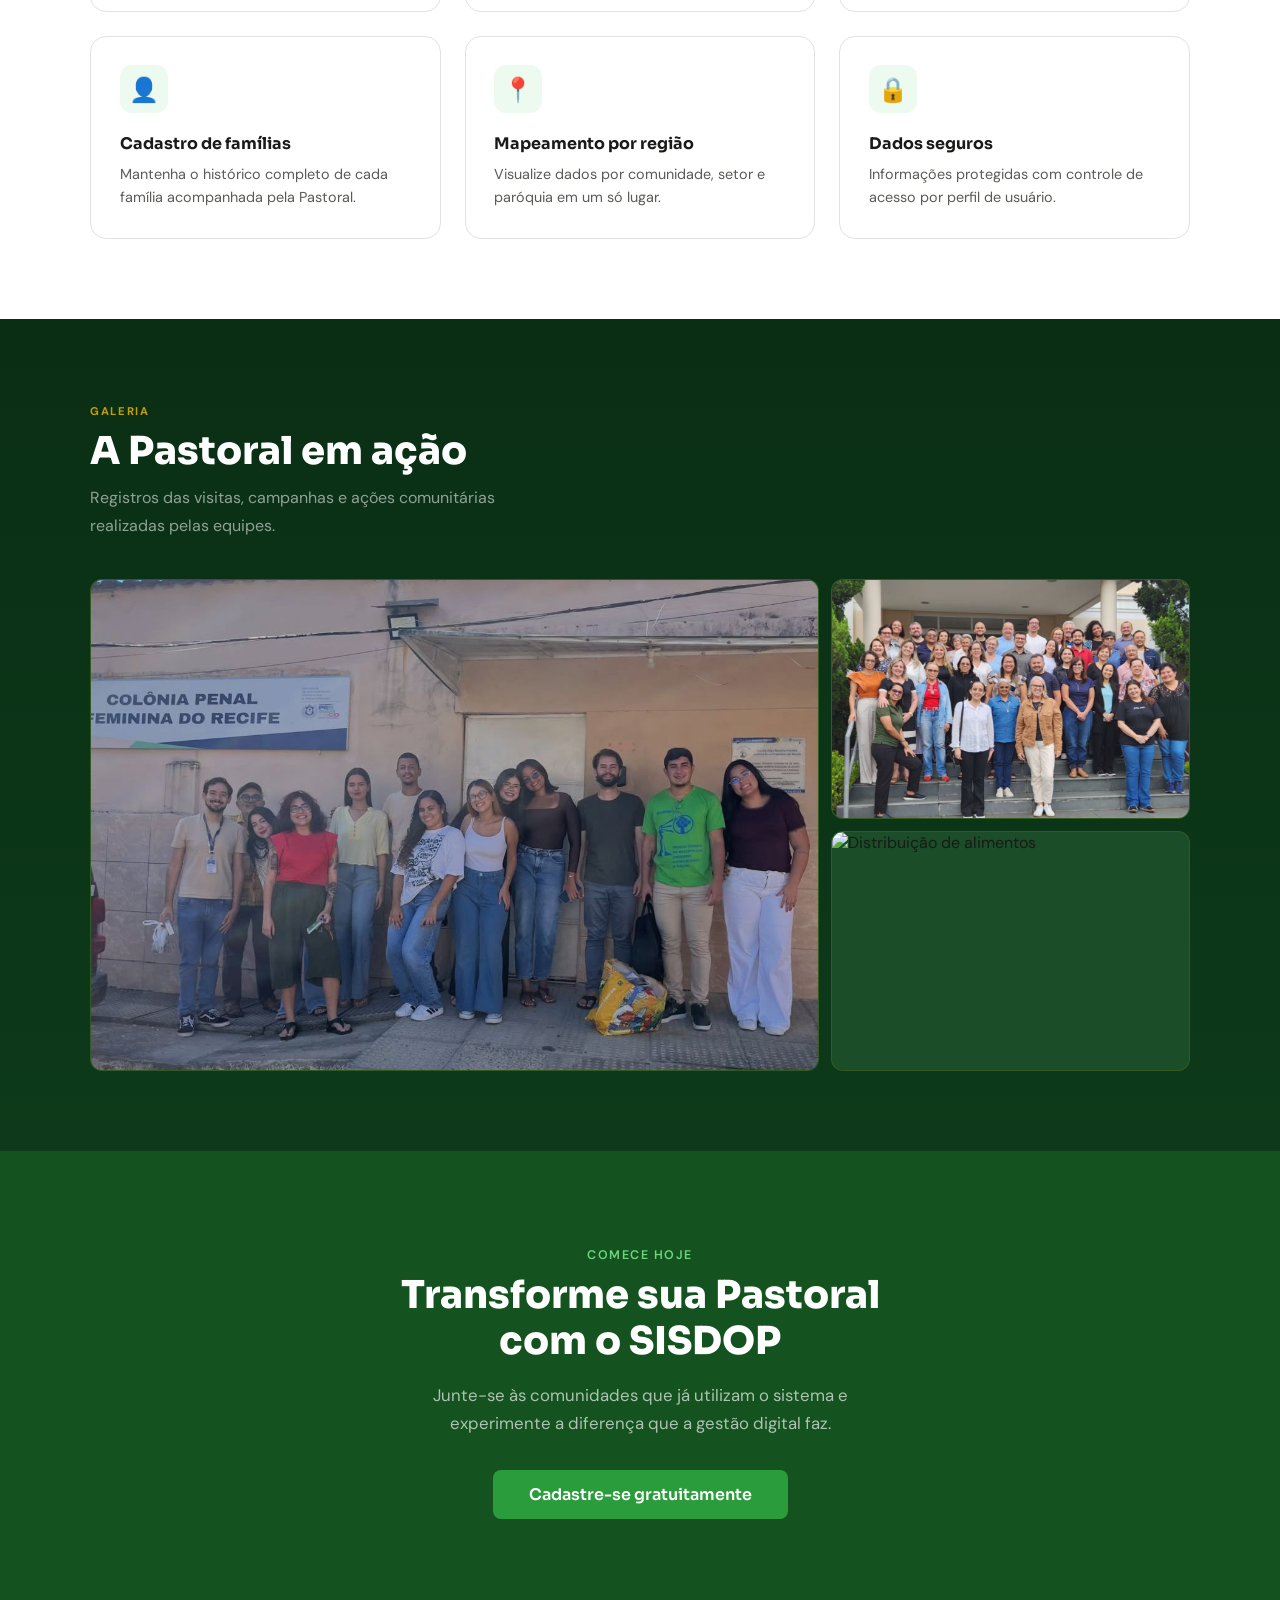
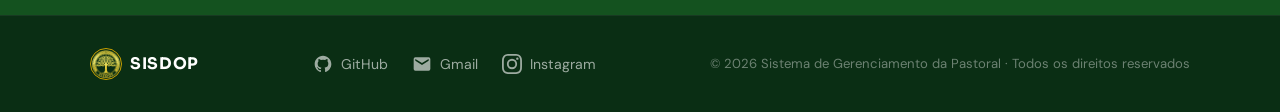
==== commit 2bc759cd: "atualização landing page 2.0" ====
--- a/index.html
+++ b/index.html
@@ -5,7 +5,7 @@
   <meta name="viewport" content="width=device-width, initial-scale=1.0">
   <title>SISDOP — Sistema de Gerenciamento da Pastoral</title>
   <link href="https://fonts.googleapis.com/css2?family=Sora:wght@300;400;600;700;800&family=DM+Sans:ital,wght@0,300;0,400;0,500;1,400&display=swap" rel="stylesheet">
-  <link rel="icon" href="../SISDOP-COMPLETO/public/assets/Logo Dourada.png">
+  <link rel="icon" href="./SISDOP-COMPLETO/public/assets/Logo Dourada.png">
   <link rel="stylesheet" href="./landing-page/style.css">
 </head>
 <body>
@@ -23,7 +23,7 @@
         flex-shrink:0;
       ">
         <img
-          src="../SISDOP-COMPLETO/public/assets/Logo Dourada.png"
+          src="./SISDOP-COMPLETO/public/assets/Logo Dourada.png"
           alt="Logo SISDOP"
           style="width:100%;height:100%;object-fit:cover;display:block;border-radius:50%;"
         >
@@ -35,8 +35,8 @@
       <a href="#comparativo">Comparativo</a>
       <a href="#funcionalidades">Funcionalidades</a>
       <a href="#galeria">Galeria</a>
-      <a href="../SISDOP-COMPLETO/Sections/seleção.html" class="btn-primary">Cadastre-se agora</a>
-      <a href="../SISDOP-COMPLETO/index.html" id="btn-entrar" class="btn-nav">Entrar</a>
+      <a href="./SISDOP-COMPLETO/Sections/seleção.html" class="btn-primary">Cadastre-se agora</a>
+      <a href="./SISDOP-COMPLETO/index.html" id="btn-entrar" class="btn-nav">Entrar</a>
     </div>
   </nav>
 
@@ -50,7 +50,7 @@
         <h1>Gerenciamento da <em>Pastoral</em> com inteligência</h1>
         <p>O SISDOP transforma a gestão da Pastoral da Criança com dados em tempo real, relatórios automáticos e controle total das ações comunitárias.</p>
         <div class="hero-cta">
-          <a href="../SISDOP-COMPLETO/Sections/seleção.html" class="btn-primary">Cadastre-se agora</a>
+          <a href="./SISDOP-COMPLETO/Sections/seleção.html" class="btn-primary">Cadastre-se agora</a>
           <a href="#dados" class="btn-outline">Ver resultados</a>
         </div>
       </div>
@@ -58,7 +58,7 @@
       <div class="hero-logo-wrap">
         <div class="hero-logo-ring">
           <div class="hero-logo-placeholder">
-            <img src="../SISDOP-COMPLETO/public/assets/Logo Dourada.png" alt="Logo SISDOP">
+            <img src="./SISDOP-COMPLETO/public/assets/Logo Dourada.png" alt="Logo SISDOP">
           </div>
         </div>
       </div>
@@ -282,13 +282,13 @@
       <div class="gallery-grid">
 
         <div class="gallery-item featured">
-          <img src="../SISDOP-COMPLETO/public/assets/WhatsApp Image 2026-05-26 at 16.03.43.jpeg" alt="Campanha de pesagem" loading="lazy">
+          <img src="./SISDOP-COMPLETO/public/assets/WhatsApp Image 2026-05-26 at 16.03.43.jpeg" alt="Campanha de pesagem" loading="lazy">
           <div class="gallery-zoom">⤢</div>
           <div class="gallery-caption">Arte no Presídio — comunidade Unifafire, 2026</div>
         </div>
 
         <div class="gallery-item">
-          <img src="../SISDOP-COMPLETO/public/assets/image.png" alt="Reunião de líderes" loading="lazy">
+          <img src="./SISDOP-COMPLETO/public/assets/image.png" alt="Reunião de líderes" loading="lazy">
           <div class="gallery-zoom">⤢</div>
           <div class="gallery-caption">Encontro de Formadores da Província</div>
         </div>
@@ -309,7 +309,7 @@
       <span class="section-label">Comece hoje</span>
       <h2 class="section-title">Transforme sua Pastoral<br>com o SISDOP</h2>
       <p>Junte-se às comunidades que já utilizam o sistema e experimente a diferença que a gestão digital faz.</p>
-      <a href="#" class="btn-primary btn-cta">Cadastre-se gratuitamente</a>
+      <a href="./SISDOP-COMPLETO/Sections/seleção.html" class="btn-primary btn-cta">Cadastre-se gratuitamente</a>
     </div>
   </section>
 
@@ -317,7 +317,7 @@
   <footer>
     <div class="footer-inner">
       <div class="footer-brand">
-        <img src="../SISDOP-COMPLETO/public/assets/Logo Dourada.png" alt="Logo SISDOP">
+        <img src="./SISDOP-COMPLETO/public/assets/Logo Dourada.png" alt="Logo SISDOP">
         SISDOP
       </div>
 
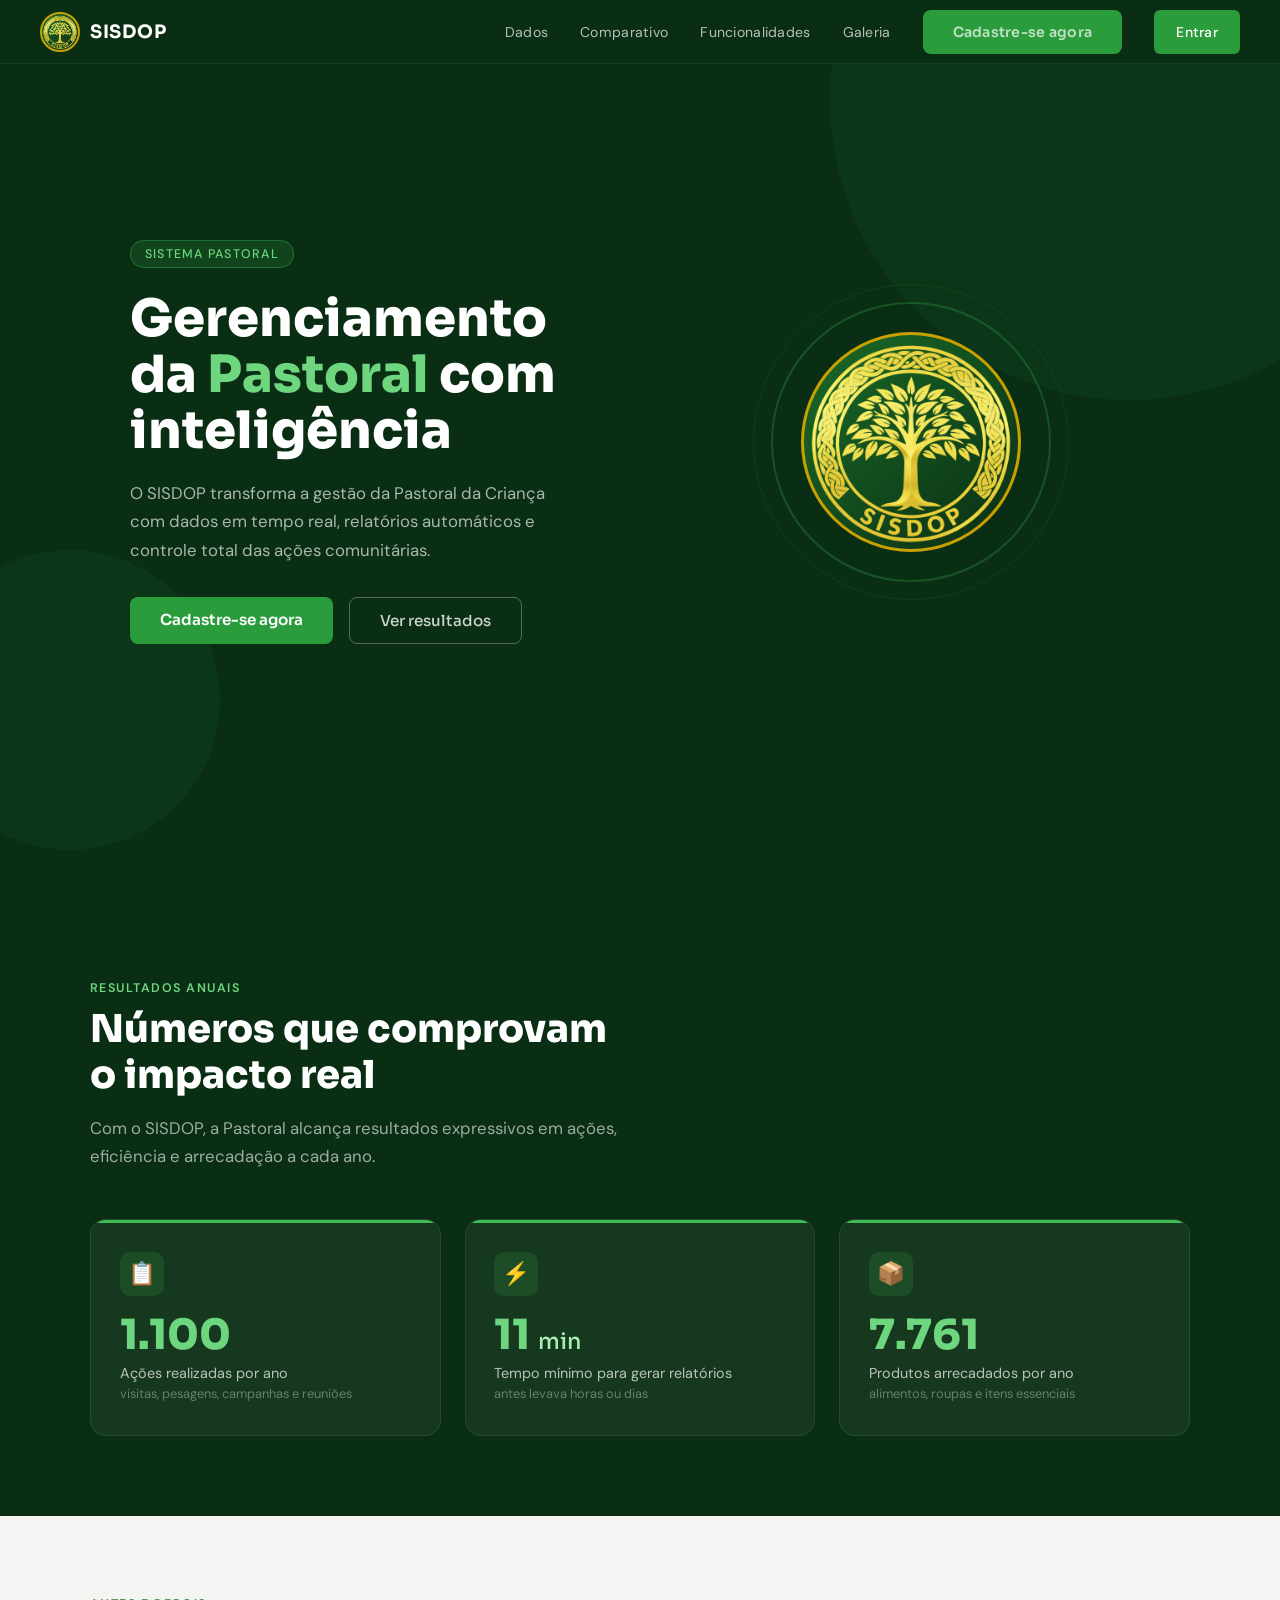
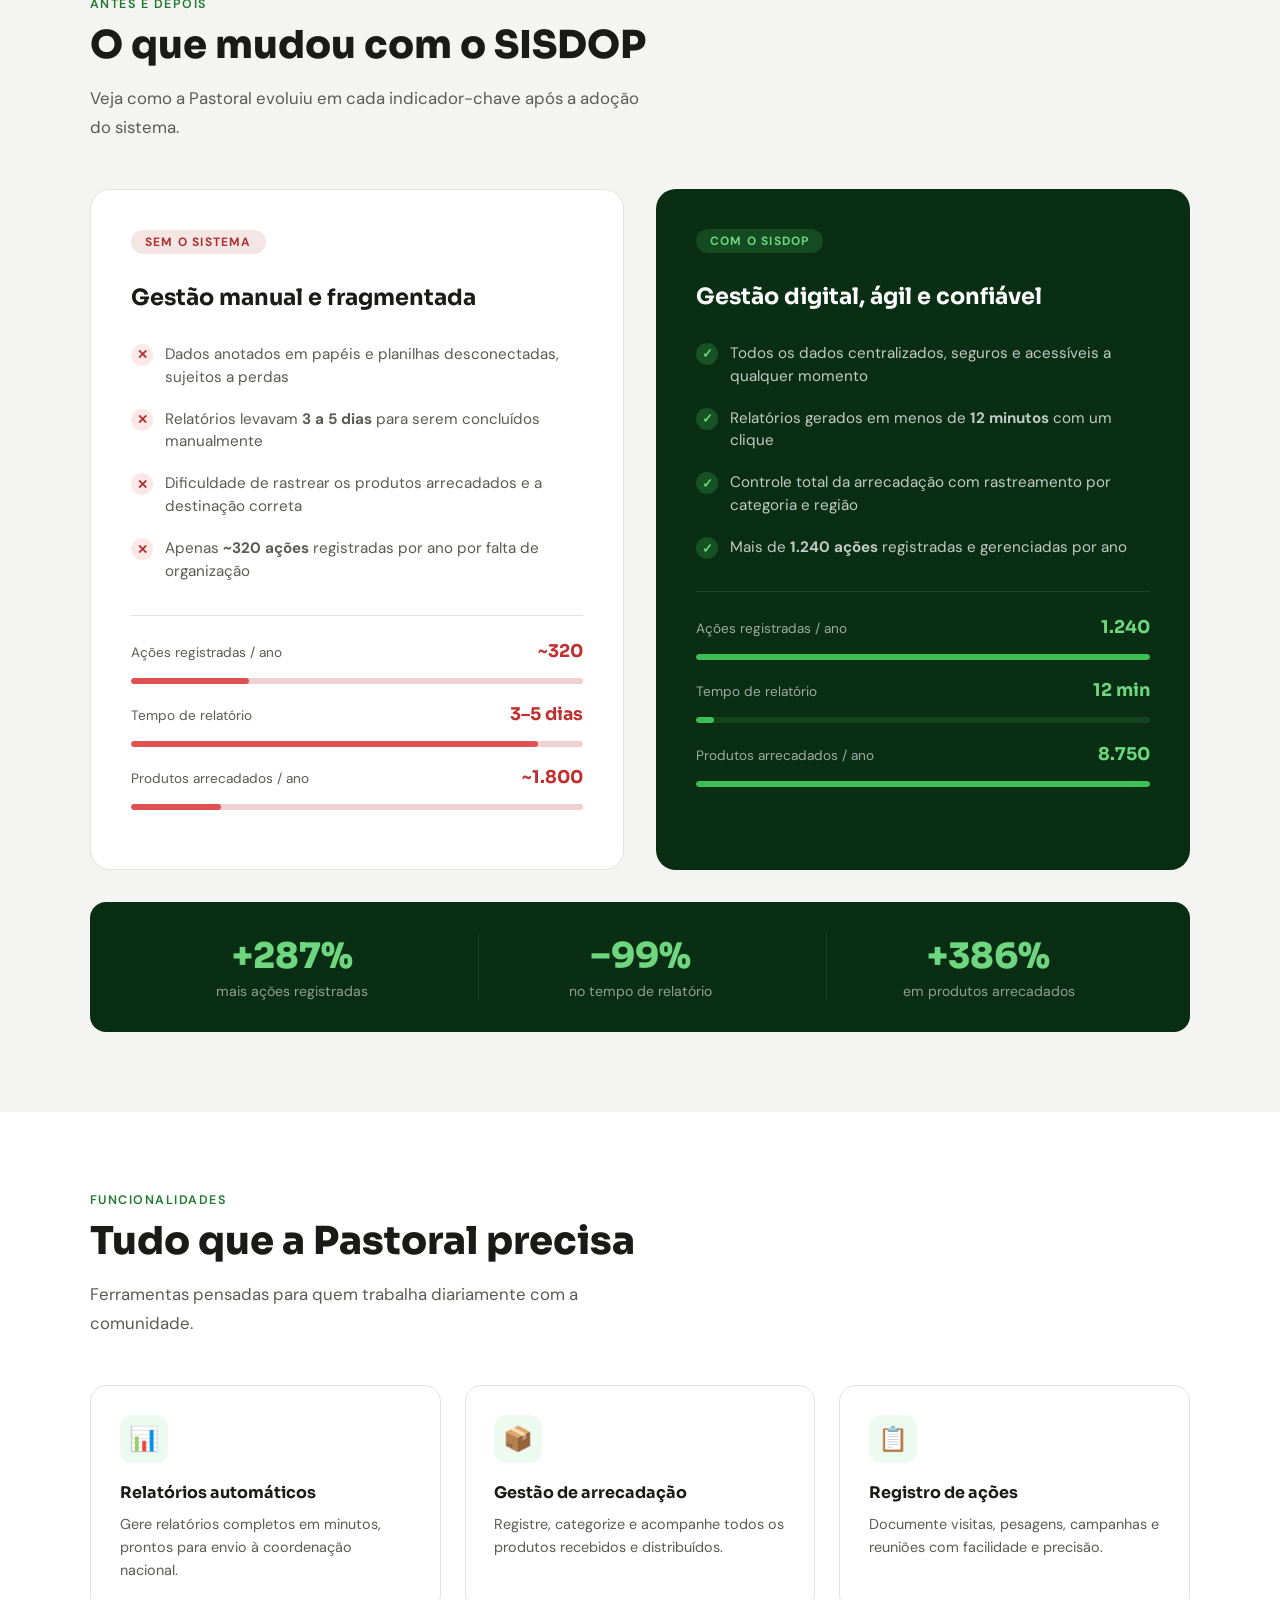
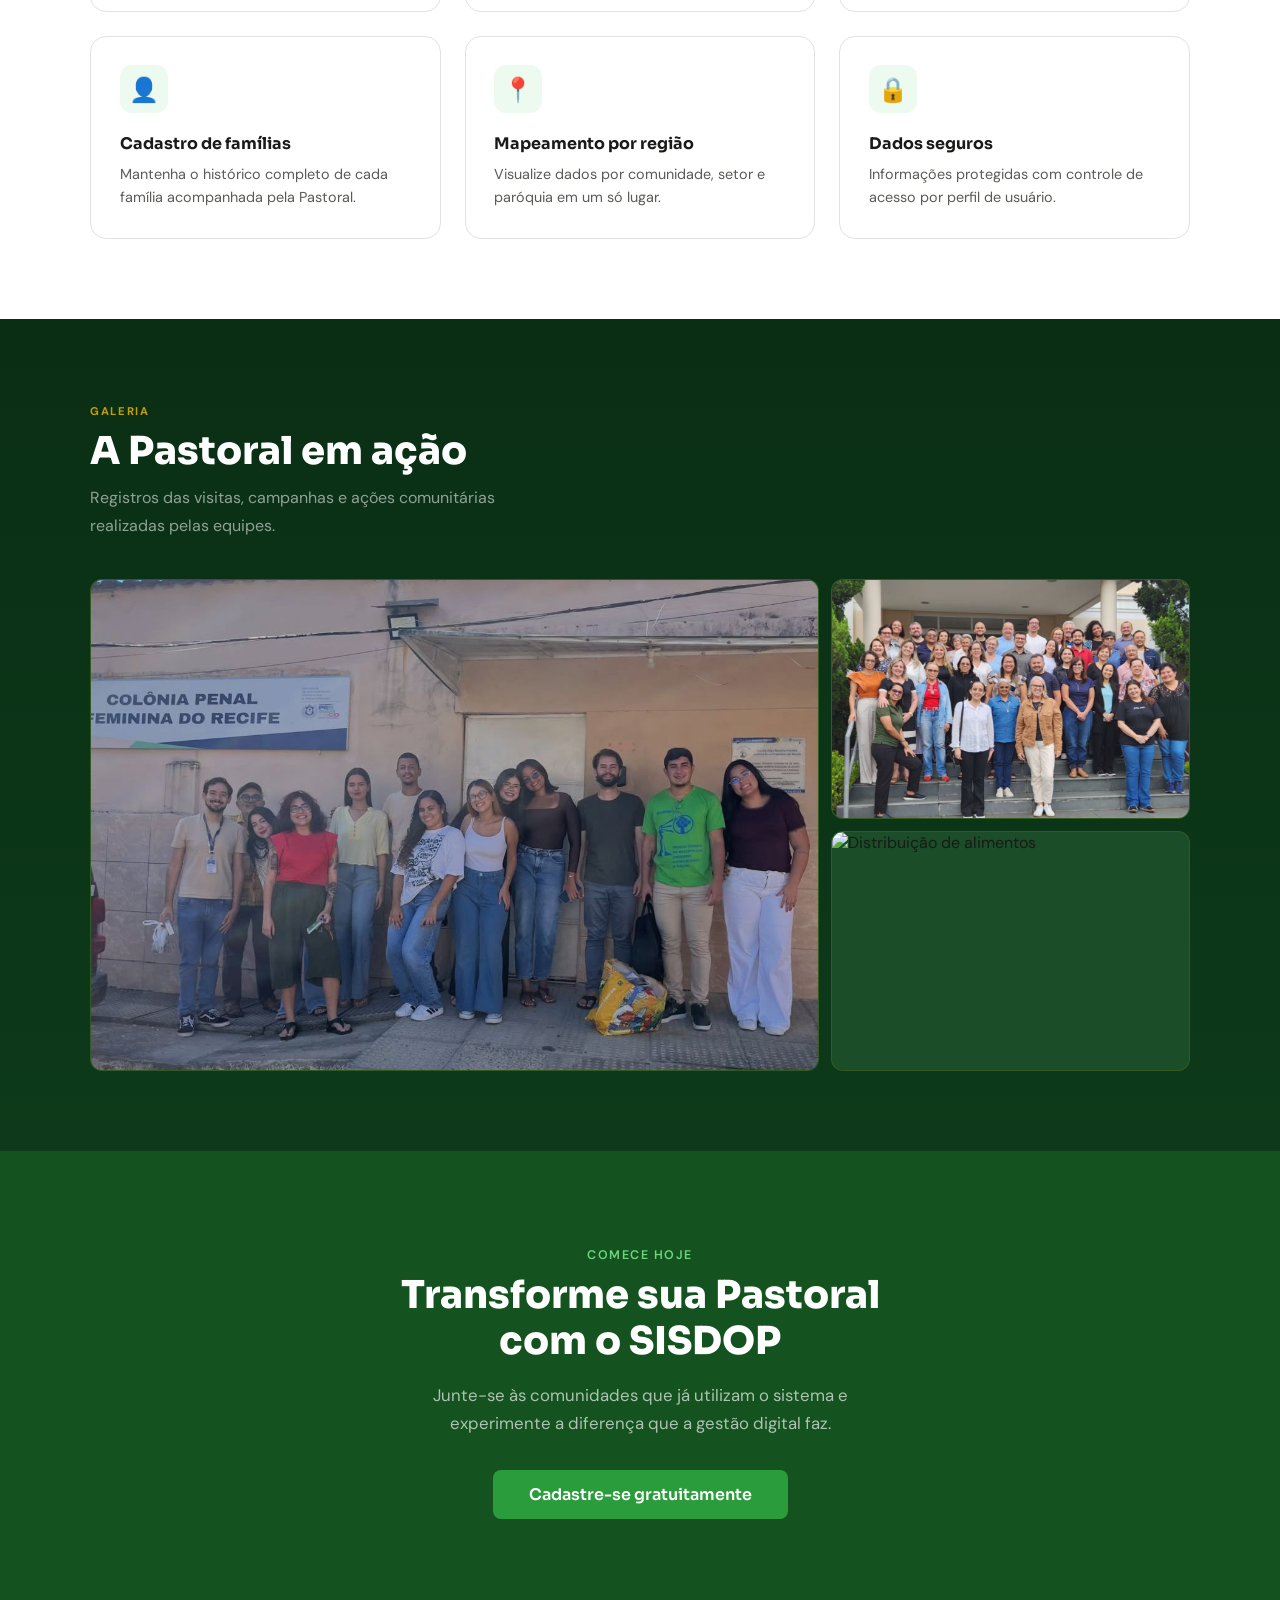
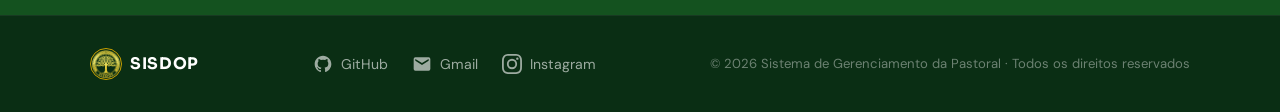
==== commit b9c099ee: "atualização lading page 3.0" ====
--- a/index.html
+++ b/index.html
@@ -309,7 +309,7 @@
       <span class="section-label">Comece hoje</span>
       <h2 class="section-title">Transforme sua Pastoral<br>com o SISDOP</h2>
       <p>Junte-se às comunidades que já utilizam o sistema e experimente a diferença que a gestão digital faz.</p>
-      <a href="./SISDOP-COMPLETO/Sections/seleção.html" class="btn-primary btn-cta">Cadastre-se gratuitamente</a>
+      <a href="#" class="btn-primary btn-cta">Cadastre-se gratuitamente</a>
     </div>
   </section>
 
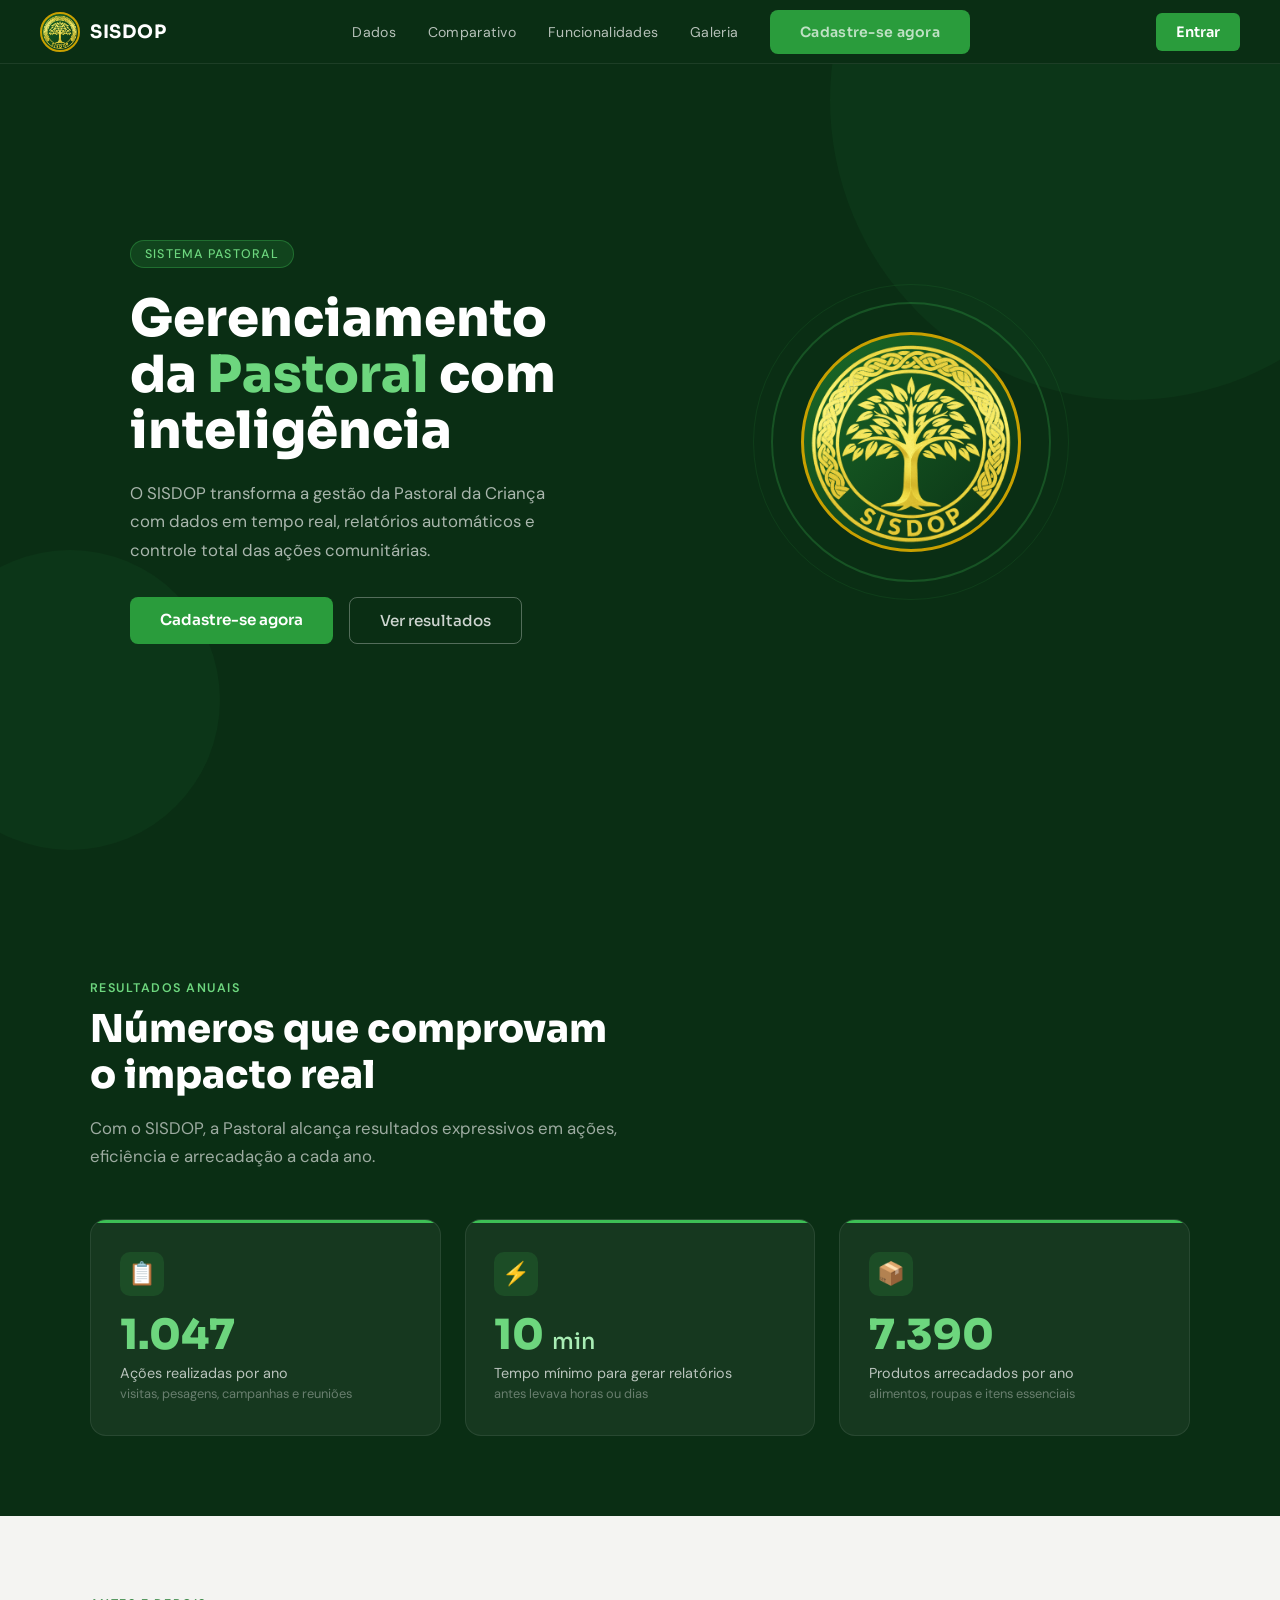
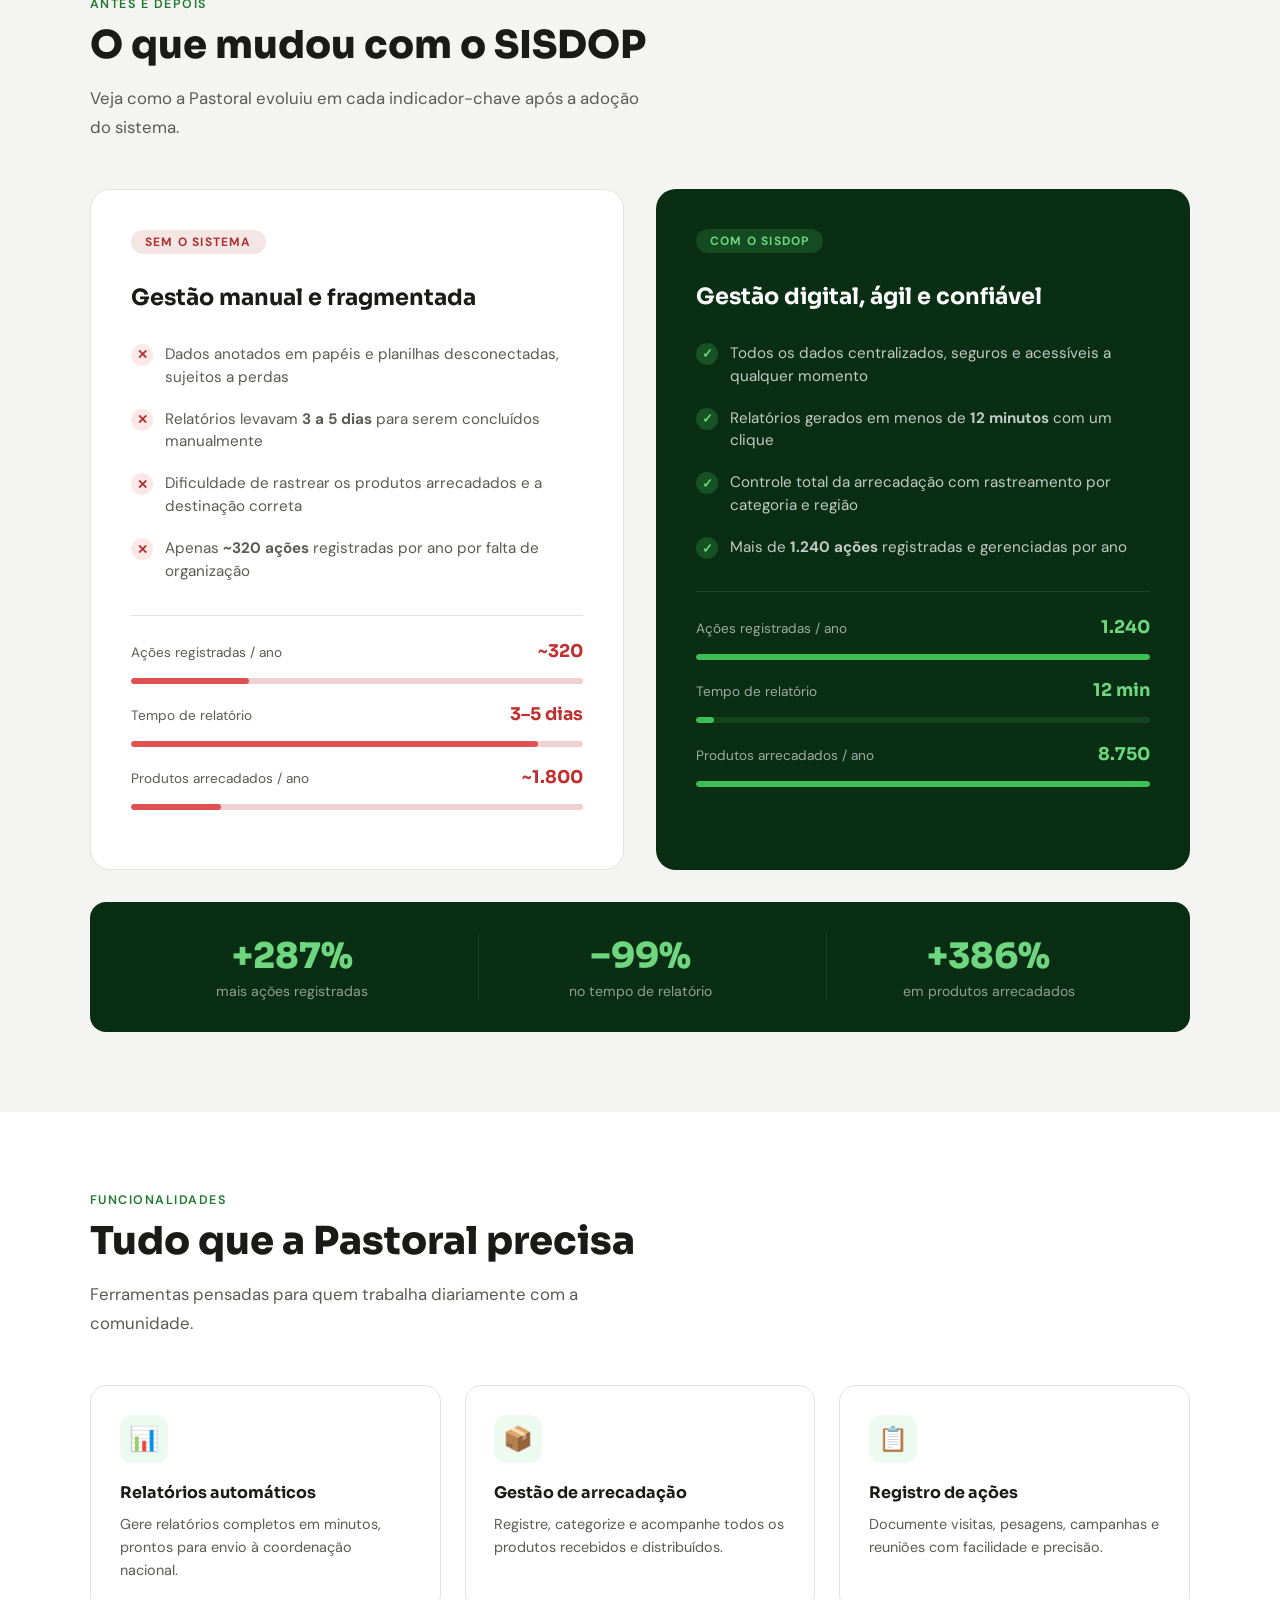
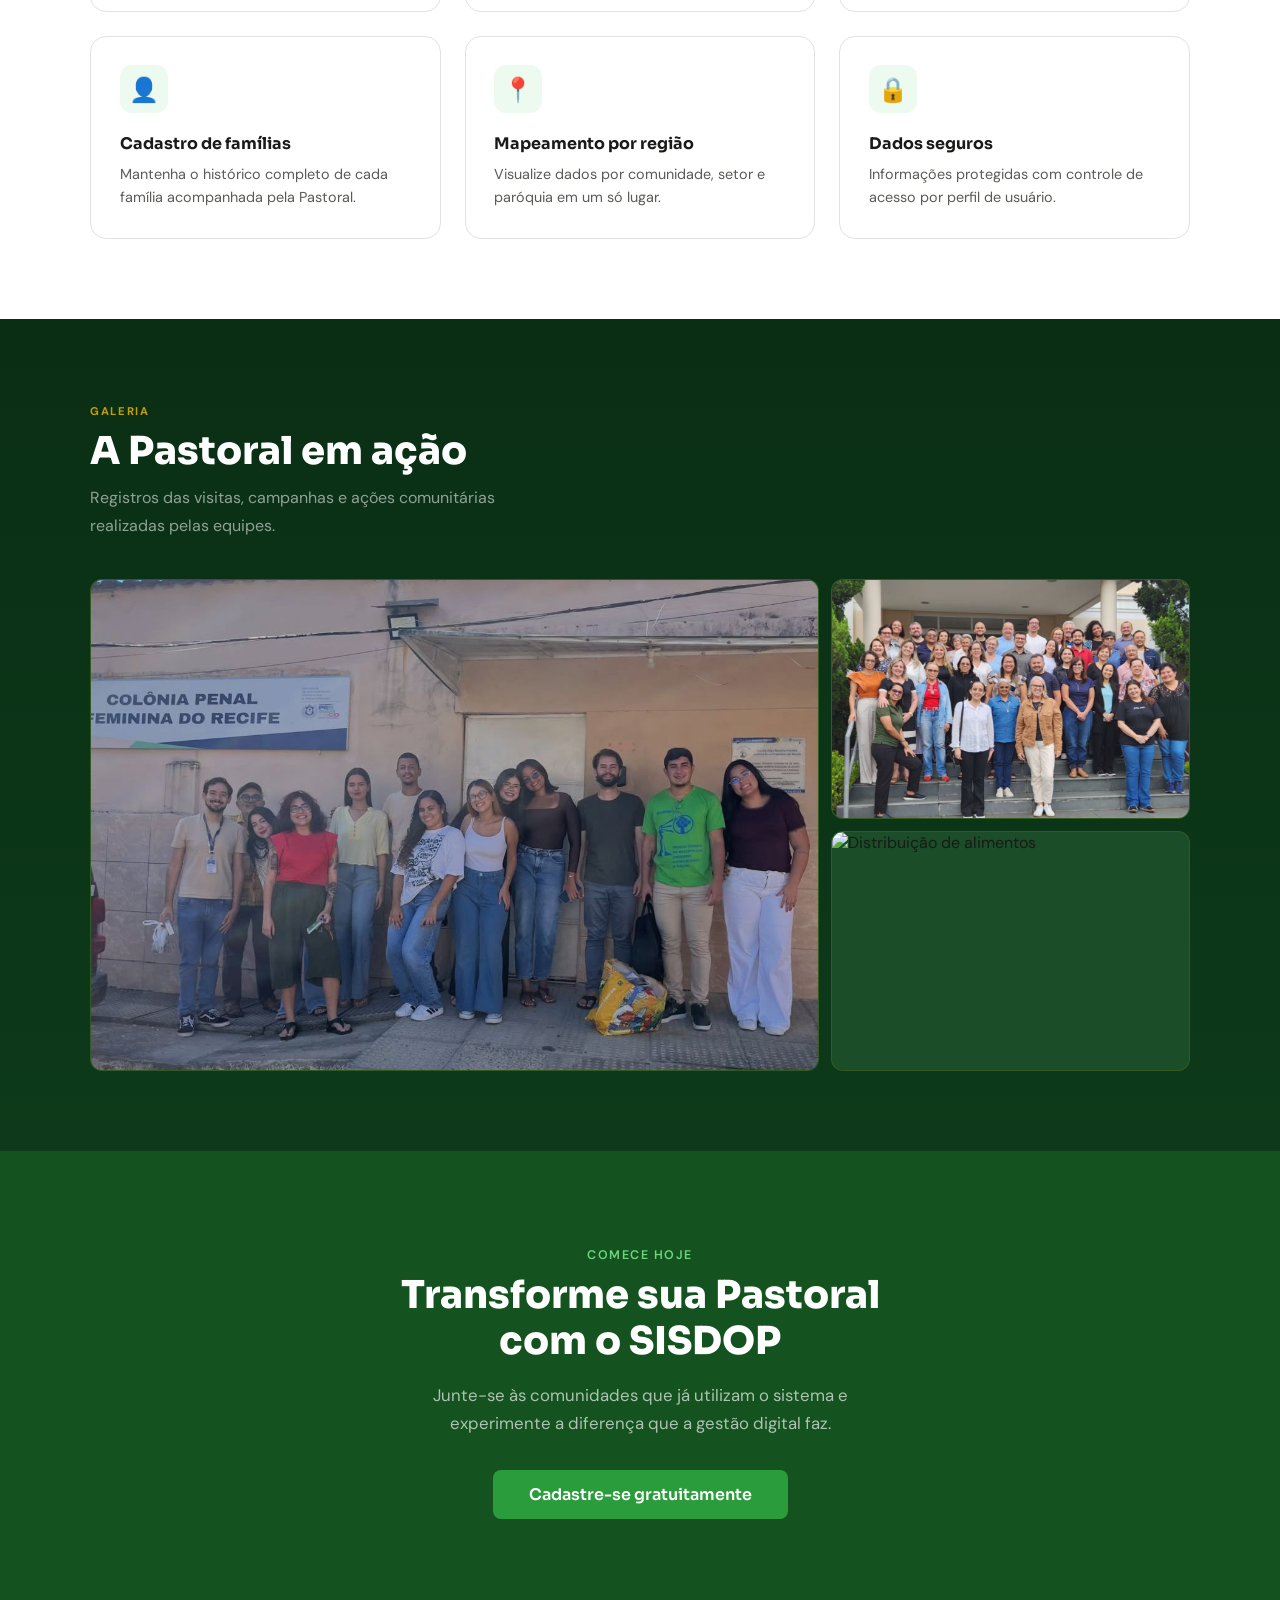
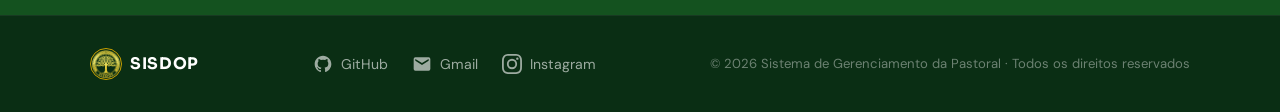
==== commit c14e88e3: "atualização btn de entrar" ====
--- a/index.html
+++ b/index.html
@@ -36,8 +36,8 @@
       <a href="#funcionalidades">Funcionalidades</a>
       <a href="#galeria">Galeria</a>
       <a href="./SISDOP-COMPLETO/Sections/seleção.html" class="btn-primary">Cadastre-se agora</a>
-      <a href="./SISDOP-COMPLETO/index.html" id="btn-entrar" class="btn-nav">Entrar</a>
-    </div>
+    </div>
+    <a href="./SISDOP-COMPLETO/index.html" id="btn-entrar">Entrar</a>
   </nav>
 
   <!-- ─── HERO ─── -->
@@ -309,7 +309,7 @@
       <span class="section-label">Comece hoje</span>
       <h2 class="section-title">Transforme sua Pastoral<br>com o SISDOP</h2>
       <p>Junte-se às comunidades que já utilizam o sistema e experimente a diferença que a gestão digital faz.</p>
-      <a href="#" class="btn-primary btn-cta">Cadastre-se gratuitamente</a>
+      <a href="./SISDOP-COMPLETO/Sections/seleção.html" class="btn-primary btn-cta">Cadastre-se gratuitamente</a>
     </div>
   </section>
 
--- a/landing-page/style.css
+++ b/landing-page/style.css
@@ -87,19 +87,24 @@
   color: var(--green-300);
 }
 
-/* ─── BOTÃO ENTRAR (nav) ─── */
+/* ─── BOTÃO ENTRAR — sempre visível, inclusive no mobile ─── */
 #btn-entrar {
   background: var(--green-500);
-  color: var(--white) !important;
-  padding: 13px 22px;
+  color: var(--white);
+  padding: 10px 20px;
   border-radius: 6px;
-  font-weight: 500;
-  transition: background 0.2s !important;
+  font-family: 'Sora', sans-serif;
+  font-weight: 600;
+  font-size: 0.9rem;
+  text-decoration: none;
+  white-space: nowrap;
+  flex-shrink: 0;
+  transition: background 0.2s, transform 0.15s;
 }
 
 #btn-entrar:hover {
-  background: var(--green-400) !important;
-  color: var(--white) !important;
+  background: var(--green-400);
+  transform: translateY(-1px);
 }
 
 /* ─── HERO ─── */
@@ -871,8 +876,15 @@
 
 /* ─── RESPONSIVE ─── */
 @media (max-width: 768px) {
-  nav { padding: 0 1.2rem; }
-  .nav-links { display: none; }
+  nav {
+    padding: 0 1.2rem;
+    gap: 0.5rem;
+  }
+
+  /* Esconde os links de navegação, mas o #btn-entrar fica fora e continua visível */
+  .nav-links {
+    display: none;
+  }
 
   .hero-inner {
     grid-template-columns: 1fr;
@@ -898,7 +910,11 @@
   .comparison-grid { grid-template-columns: 1fr; }
   .features-grid   { grid-template-columns: 1fr; }
   .summary-banner  { grid-template-columns: 1fr; }
-  .summary-item + .summary-item { border-left: none; border-top: 1px solid rgba(255,255,255,0.1); padding-top: 1rem; }
+  .summary-item + .summary-item {
+    border-left: none;
+    border-top: 1px solid rgba(255,255,255,0.1);
+    padding-top: 1rem;
+  }
 
   .gallery-grid {
     grid-template-columns: 1fr 1fr;
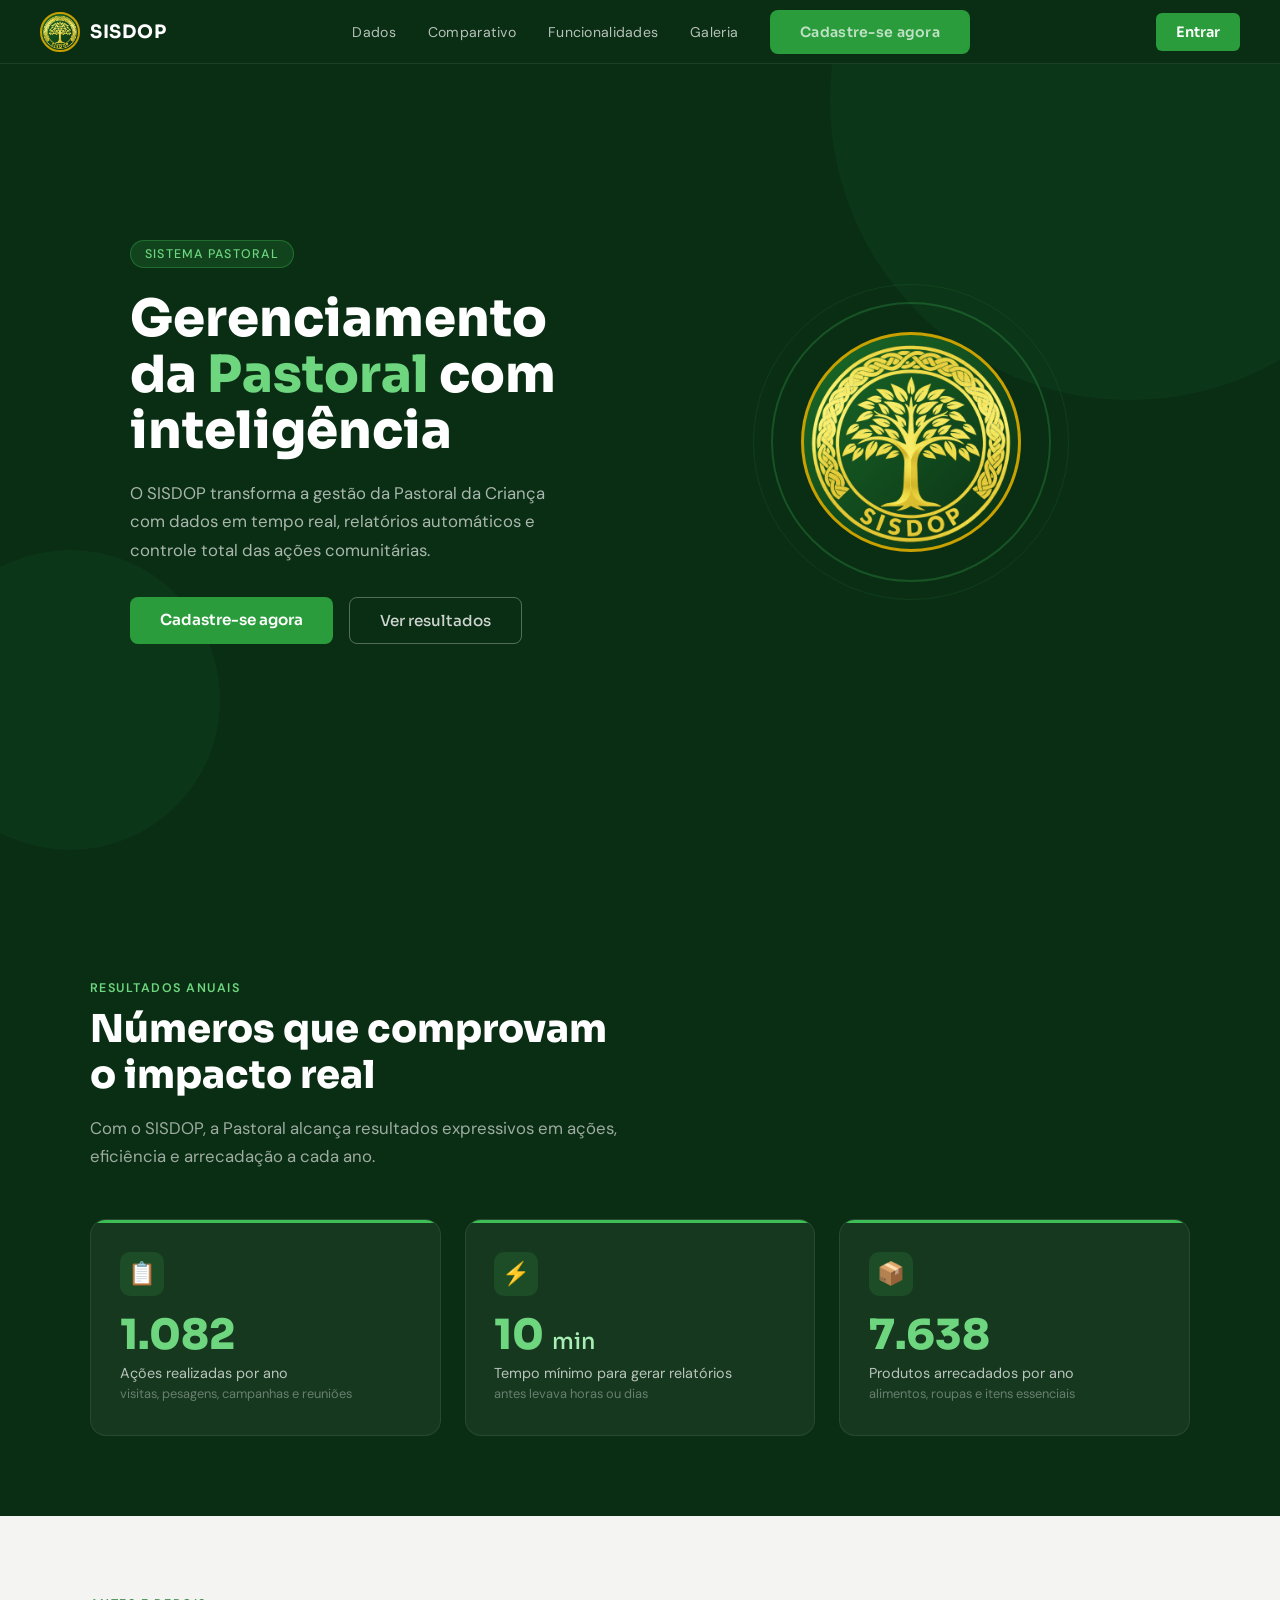
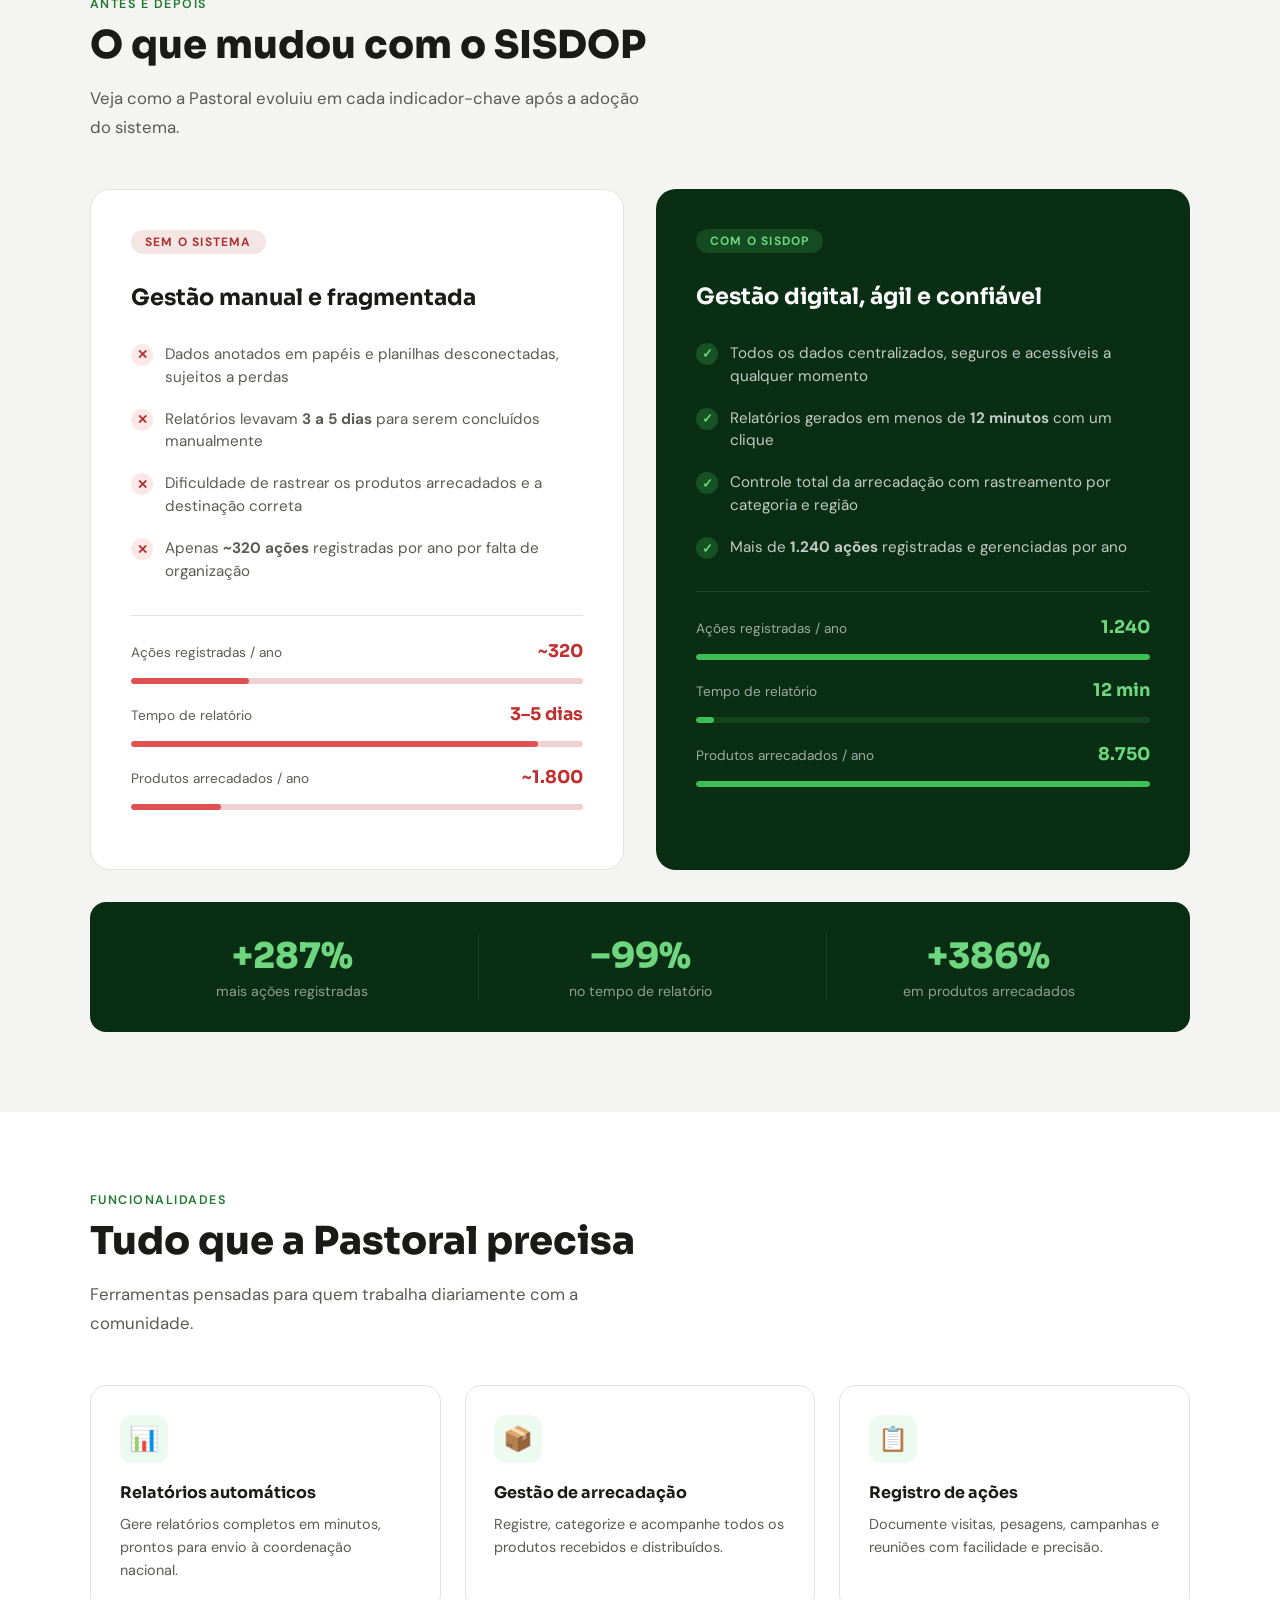
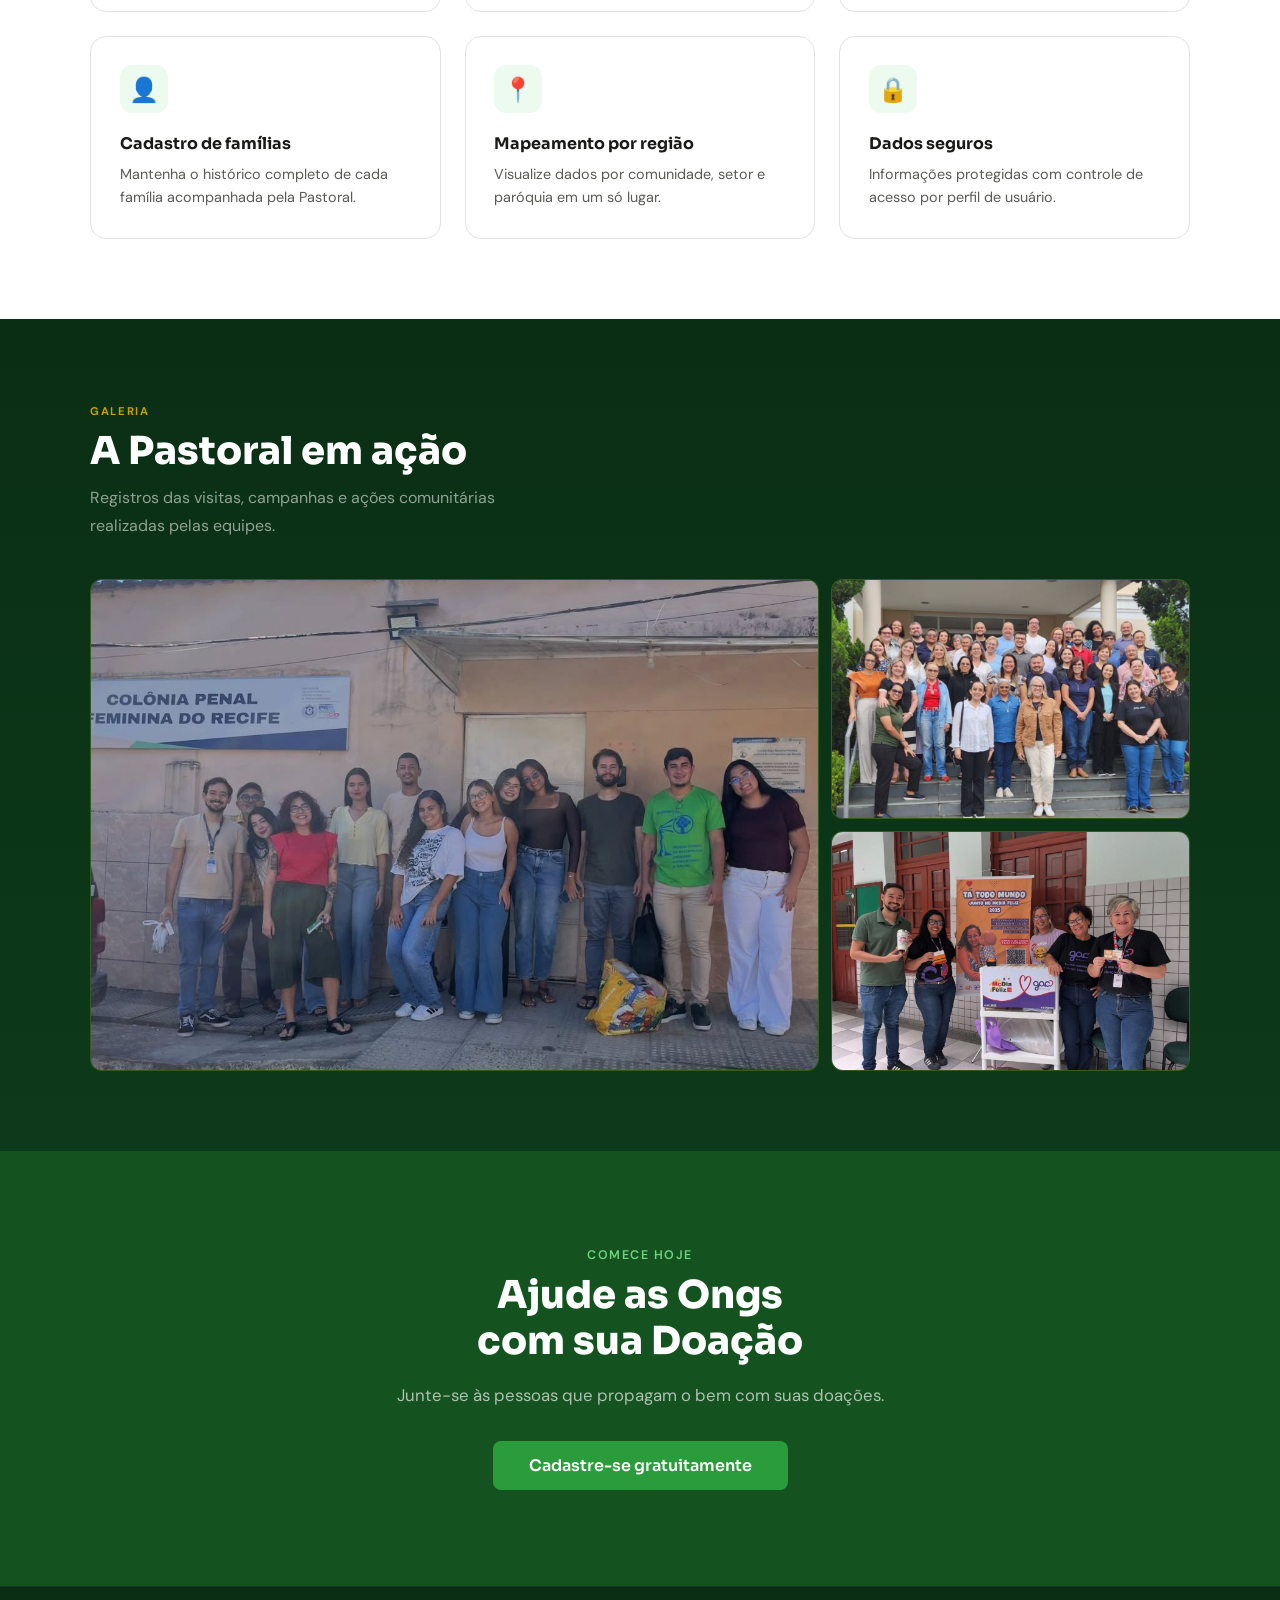
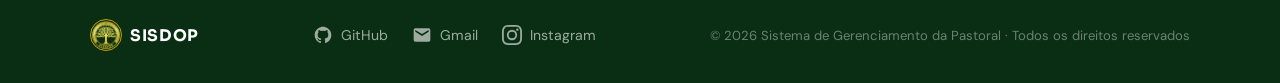
==== commit fb6aae7e: "atualização galeria" ====
--- a/index.html
+++ b/index.html
@@ -294,9 +294,9 @@
         </div>
 
         <div class="gallery-item">
-          <img src="" alt="Distribuição de alimentos" loading="lazy">
+          <img src="./SISDOP-COMPLETO/public/assets/WhatsApp Image 2026-05-27 at 13.59.26.jpeg" alt="Distribuição de alimentos" loading="lazy">
           <div class="gallery-zoom">⤢</div>
-          <div class="gallery-caption">Distribuição de alimentos</div>
+          <div class="gallery-caption">Ação GAC-PE</div>
         </div>
 
       </div>
@@ -307,8 +307,8 @@
   <section class="cta-section" id="cadastro">
     <div class="section-inner">
       <span class="section-label">Comece hoje</span>
-      <h2 class="section-title">Transforme sua Pastoral<br>com o SISDOP</h2>
-      <p>Junte-se às comunidades que já utilizam o sistema e experimente a diferença que a gestão digital faz.</p>
+      <h2 class="section-title">Ajude as Ongs<br>com sua Doação</h2>
+      <p>Junte-se às pessoas que propagam o bem com suas doações.</p>
       <a href="./SISDOP-COMPLETO/Sections/seleção.html" class="btn-primary btn-cta">Cadastre-se gratuitamente</a>
     </div>
   </section>
